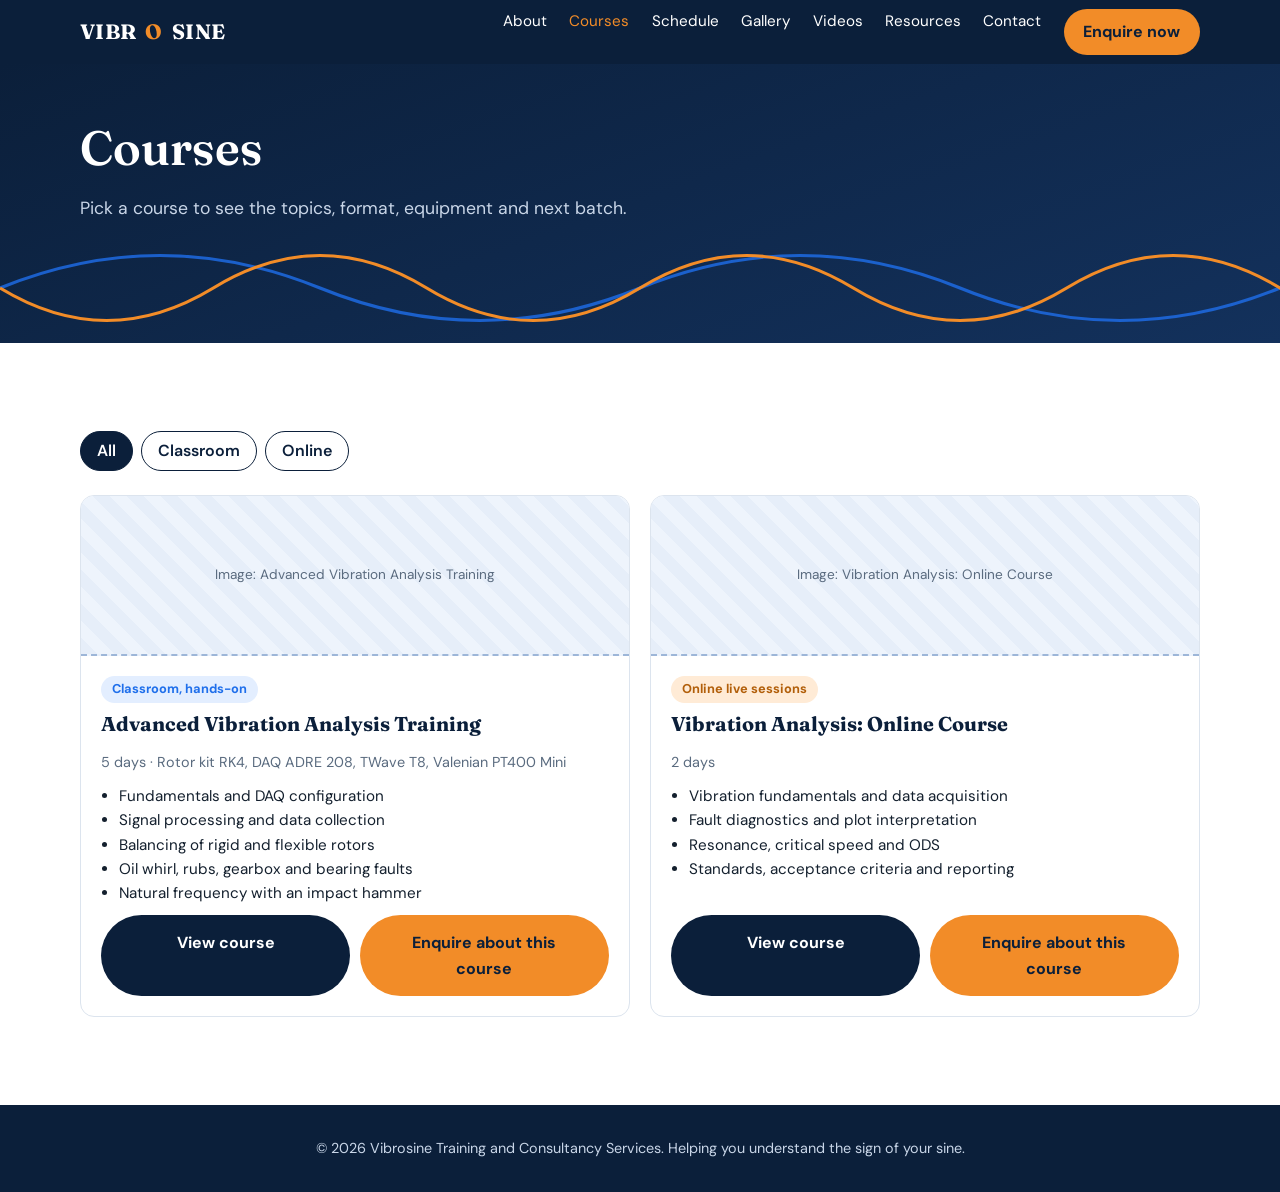
==== courses/index.html @ e8d1db1a "Add files via upload" ====
<!DOCTYPE html>
<html lang="en">
<head>
<meta charset="utf-8">
<meta name="viewport" content="width=device-width, initial-scale=1">
<title>Courses | Vibrosine Training</title>
<meta name="description" content="Classroom and online vibration analysis courses from Vibrosine.">
<link rel="preconnect" href="https://fonts.googleapis.com">
<link rel="preconnect" href="https://fonts.gstatic.com" crossorigin>
<link href="https://fonts.googleapis.com/css2?family=DM+Sans:wght@400;500;700&family=Fraunces:wght@600;700&display=swap" rel="stylesheet">
<link rel="stylesheet" href="../css/tokens.css">
<link rel="stylesheet" href="../css/base.css">
<link rel="stylesheet" href="../css/components.css">
<link rel="stylesheet" href="../css/pages.css">
</head>
<body data-root=".." data-page="courses">

<header class="top">
  <div class="wrap">
    <a class="brand" href="../index.html">VIBR<b>O</b>SINE</a>
    <button id="menu-btn" aria-expanded="false" aria-controls="nav-list" aria-label="Menu">&#9776;</button>
    <nav aria-label="Main">
      <ul id="nav-list">
        <li><a href="../index.html#about">About</a></li>
        <li><a href="index.html" aria-current="page">Courses</a></li>
        <li><a href="../schedule/index.html">Schedule</a></li>
        <li><a href="../gallery/index.html">Gallery</a></li>
        <li><a href="../videos/index.html">Videos</a></li>
        <li><a href="../resources/index.html">Resources</a></li>
        <li><a href="../index.html#contact">Contact</a></li>
        <li><a class="btn btn-primary nav-cta" href="../index.html#contact">Enquire now</a></li>
      </ul>
    </nav>
  </div>
</header>

<main>
<section class="hero page-hero">
  <div class="wrap">
    <h1>Courses</h1>
    <p>Pick a course to see the topics, format, equipment and next batch.</p>
  </div>
  <svg class="wave" viewBox="0 0 2400 110" preserveAspectRatio="none" aria-hidden="true">
    <path class="b" d="M0 55 Q150 -10 300 55 T600 55 T900 55 T1200 55 T1500 55 T1800 55 T2100 55 T2400 55"/>
    <path class="a" d="M0 55 Q100 120 200 55 T400 55 T600 55 T800 55 T1000 55 T1200 55 T1400 55 T1600 55 T1800 55 T2000 55 T2200 55 T2400 55"/>
  </svg>
</section>

<section id="courses" class="sched">
  <div class="wrap">
    <div class="chips" role="group" aria-label="Filter courses">
      <button class="chip" data-filter="all" aria-pressed="true">All</button>
      <button class="chip" data-filter="classroom" aria-pressed="false">Classroom</button>
      <button class="chip" data-filter="online" aria-pressed="false">Online</button>
    </div>
    <div class="grid c2" data-bind="courses"></div>
  </div>
</section>
</main>

<footer><div class="wrap">&copy; 2026 Vibrosine Training and Consultancy Services. Helping you understand the sign of your sine.</div></footer>
<div class="float"><a href="tel:+919841678380">Call</a><a href="https://wa.me/919841678380">WhatsApp</a></div>

<script src="../js/render.js"></script>
<script src="../js/main.js"></script>
</body>
</html>
---- css/tokens.css ----
/* Design tokens — colours, type, spacing. Edit here to restyle the site. */
:root {
  --navy: #0B1F3A;
  --navy-2: #13315C;
  --blue: #1F6FEB;
  --orange: #F28C28;
  --paper: #F5F8FC;
  --white: #fff;
  --ink: #14202E;
  --muted: #5A6B7F;
  --line: #DCE4EE;
  --serif: "Fraunces", Georgia, serif;
  --sans: "DM Sans", system-ui, sans-serif;
  --r: 14px;
  --wrap: 1120px;
}
---- css/base.css ----
/* Reset, typography, page shell */
* { box-sizing: border-box; margin: 0; }
html { scroll-behavior: smooth; scroll-padding-top: 72px; }
body {
  font: 400 1rem/1.6 var(--sans);
  color: var(--ink);
  background: var(--paper);
}
img { max-width: 100%; display: block; }
a { color: inherit; }
:focus-visible { outline: 3px solid var(--orange); outline-offset: 3px; }
.wrap { width: min(100% - 2.5rem, var(--wrap)); margin-inline: auto; }
section { padding: 4rem 0; }
h1, h2, h3 { font-family: var(--serif); line-height: 1.15; color: var(--navy); }
h1 { font-size: clamp(2.2rem, 8vw, 4rem); font-weight: 600; }
h2 { font-size: clamp(1.7rem, 5vw, 2.5rem); margin-bottom: .6rem; }
h3 { font-size: 1.25rem; margin-bottom: .4rem; }
.lead { color: var(--muted); max-width: 60ch; margin-bottom: 2rem; }
@media (prefers-reduced-motion: reduce) {
  html { scroll-behavior: auto; }
}
@media (min-width: 760px) {
  section { padding: 5.5rem 0; }
}
---- css/components.css ----
/* Shared UI: buttons, header, cards, forms, footer */
.btn {
  display: inline-block;
  padding: .8rem 1.4rem;
  border-radius: 999px;
  text-decoration: none;
  border: 2px solid transparent;
  cursor: pointer;
  font: inherit;
  font-weight: 700;
}
.btn-primary { background: var(--orange); color: var(--navy); }
.btn-ghost { border-color: rgba(255, 255, 255, .5); color: #fff; }
.btn-dark { background: var(--navy); color: #fff; }
.btn:hover { filter: brightness(1.08); }

.top { position: sticky; top: 0; z-index: 20; background: var(--navy); color: #fff; }
.top .wrap { display: flex; align-items: center; justify-content: space-between; height: 64px; }
.brand {
  display: flex;
  align-items: center;
  gap: .55rem;
  font-family: var(--serif);
  font-weight: 700;
  font-size: 1.3rem;
  text-decoration: none;
  letter-spacing: .02em;
}
.brand img { height: 36px; width: auto; }
.brand b { color: var(--orange); }
#menu-btn { background: none; border: 0; color: #fff; font-size: 1.6rem; padding: .4rem; }
nav ul {
  list-style: none;
  display: none;
  position: absolute;
  left: 0;
  right: 0;
  top: 64px;
  background: var(--navy-2);
  padding: 1rem 1.25rem;
}
nav ul.open { display: block; }
nav li a { display: block; padding: .65rem 0; text-decoration: none; }
nav li a[aria-current="page"] { color: var(--orange); }
.nav-cta { display: none; }

.ph {
  background: repeating-linear-gradient(45deg, #E6EEF9, #E6EEF9 12px, #EEF4FC 12px, #EEF4FC 24px);
  border: 2px dashed #9DB6D8;
  border-radius: var(--r);
  display: grid;
  place-items: center;
  text-align: center;
  color: var(--muted);
  font-size: .85rem;
  padding: 1rem;
  min-height: 180px;
}
.ph-media { overflow: hidden; border-radius: var(--r); min-height: 160px; background: #E6EEF9; }
.ph-media img { width: 100%; height: 100%; object-fit: cover; min-height: 160px; }

.grid { display: grid; gap: 1.25rem; }
.card {
  background: var(--white);
  border: 1px solid var(--line);
  border-radius: var(--r);
  overflow: hidden;
  display: flex;
  flex-direction: column;
}
.card[hidden] { display: none; }
.card .body { padding: 1.25rem; display: flex; flex-direction: column; gap: .6rem; flex: 1; }
.card .ph, .card .ph-media { border-radius: 0; border: 0; border-bottom: 2px dashed #9DB6D8; min-height: 160px; }
.tag {
  align-self: flex-start;
  font-size: .8rem;
  font-weight: 700;
  padding: .2rem .7rem;
  border-radius: 999px;
  background: #E3EEFF;
  color: var(--blue);
}
.tag.online { background: #FFEBD6; color: #B25F0A; }
.meta { color: var(--muted); font-size: .9rem; }
.card ul.topics { padding-left: 1.1rem; font-size: .95rem; }
.card .btn { margin-top: auto; text-align: center; }
.card-actions { display: flex; flex-wrap: wrap; gap: .6rem; margin-top: auto; }
.card-actions .btn { margin-top: 0; flex: 1; text-align: center; }

.chips { display: flex; gap: .5rem; margin-bottom: 1.5rem; flex-wrap: wrap; }
.chip {
  border: 1.5px solid var(--navy);
  background: none;
  color: var(--navy);
  border-radius: 999px;
  padding: .4rem 1rem;
  font: inherit;
  font-weight: 600;
  cursor: pointer;
}
.chip[aria-pressed="true"],
.chip[aria-selected="true"] { background: var(--navy); color: #fff; }

.notice {
  background: #FFF4E6;
  border-left: 5px solid var(--orange);
  padding: 1rem 1.25rem;
  border-radius: 8px;
}
.split { display: grid; gap: 2rem; align-items: center; }
.cred {
  display: inline-block;
  margin-top: .6rem;
  padding: .3rem .8rem;
  border-radius: 8px;
  background: rgba(255, 255, 255, .1);
}

details {
  background: var(--white);
  border: 1px solid var(--line);
  border-radius: 10px;
  padding: 1rem 1.25rem;
  margin-bottom: .7rem;
}
summary { font-weight: 700; cursor: pointer; }
details p { margin-top: .6rem; color: var(--muted); }

form { display: grid; gap: .9rem; }
label { font-weight: 600; display: grid; gap: .3rem; }
input, select, textarea {
  font: inherit;
  padding: .75rem;
  border: 1.5px solid var(--line);
  border-radius: 10px;
  width: 100%;
}
.contact-list { list-style: none; display: grid; gap: .6rem; margin: 1rem 0; }

footer {
  background: var(--navy);
  color: #C9D6E8;
  padding: 2rem 0 5.5rem;
  text-align: center;
  font-size: .9rem;
}

.float {
  position: fixed;
  left: 0;
  right: 0;
  bottom: 0;
  z-index: 30;
  display: flex;
  background: var(--navy);
  box-shadow: 0 -4px 16px rgba(0, 0, 0, .2);
}
.float a {
  flex: 1;
  text-align: center;
  padding: .9rem;
  font-weight: 700;
  text-decoration: none;
  color: #fff;
}
.float a + a { background: #1FA855; }

@media (min-width: 760px) {
  #menu-btn { display: none; }
  nav ul { display: flex; position: static; background: none; padding: 0; gap: 1.4rem; }
  nav li a { padding: 0; font-size: .95rem; }
  .nav-cta { display: inline-block; padding: .5rem 1.1rem; }
  .grid.c2 { grid-template-columns: repeat(2, 1fr); }
  .grid.c3 { grid-template-columns: repeat(3, 1fr); }
  .split { grid-template-columns: 1fr 1fr; }
  .float { display: none; }
  footer { padding-bottom: 2rem; }
}
---- css/pages.css ----
/* Page-specific layout: home, schedule, gallery, course detail */
.hero {
  background: linear-gradient(160deg, var(--navy), var(--navy-2));
  color: #fff;
  padding: 4.5rem 0 7rem;
  position: relative;
  overflow: hidden;
}
.hero h1 { color: #fff; max-width: 16ch; }
.hero p { max-width: 52ch; margin: 1.2rem 0 2rem; color: #C9D6E8; font-size: 1.1rem; }
.hero .btns { display: flex; flex-wrap: wrap; gap: .8rem; }
.wave {
  position: absolute;
  left: 0;
  bottom: 0;
  width: 200%;
  height: 110px;
  animation: drift 14s linear infinite;
}
.wave path { fill: none; stroke-width: 3; }
.wave .a { stroke: var(--orange); }
.wave .b { stroke: var(--blue); opacity: .8; }
@keyframes drift { to { transform: translateX(-50%); } }
@media (prefers-reduced-motion: reduce) {
  .wave { animation: none; }
}

.page-hero { padding: 3.5rem 0 5.5rem; }
.page-hero h1 { max-width: 20ch; font-size: clamp(1.8rem, 6vw, 3rem); }

.facts { background: var(--white); border-bottom: 1px solid var(--line); padding: 1.5rem 0; }
.facts ul {
  list-style: none;
  display: grid;
  gap: .8rem;
  grid-template-columns: 1fr 1fr;
  font-weight: 600;
  color: var(--navy);
}

.sched { background: var(--white); }
.date { font-family: var(--serif); font-weight: 700; font-size: 1.15rem; color: var(--navy); }
.panel[hidden] { display: none; }

.dark { background: var(--navy); color: #fff; }
.dark h2, .dark h3 { color: #fff; }
.dark .lead { color: #C9D6E8; }
.dark .ph { color: #C9D6E8; background: rgba(255, 255, 255, .06); border-color: #5B7DB1; }

.gallery { display: grid; gap: .75rem; grid-template-columns: 1fr 1fr; }
.gallery .ph, .gallery .ph-media { min-height: 130px; }

.crumb { font-size: .9rem; color: var(--muted); margin-bottom: 1rem; }
.crumb a { color: var(--blue); }
.course-detail .media { margin-bottom: 1.5rem; }
.course-detail .media .ph,
.course-detail .media .ph-media { min-height: 240px; }
.equip { display: flex; flex-wrap: wrap; gap: .4rem; margin: .4rem 0 1rem; }
.equip span {
  background: #E3EEFF;
  color: var(--navy);
  font-size: .85rem;
  font-weight: 600;
  padding: .25rem .7rem;
  border-radius: 999px;
}
.course-block { margin-bottom: 1.5rem; }
.course-block h2 { font-size: 1.35rem; }
.status-line { text-transform: capitalize; }

.video-card .ph, .video-card .ph-media { min-height: 180px; }
.video-card h3 { font-size: 1.05rem; }

@media (min-width: 760px) {
  .facts ul { grid-template-columns: repeat(4, 1fr); }
  .gallery { grid-template-columns: repeat(4, 1fr); }
}
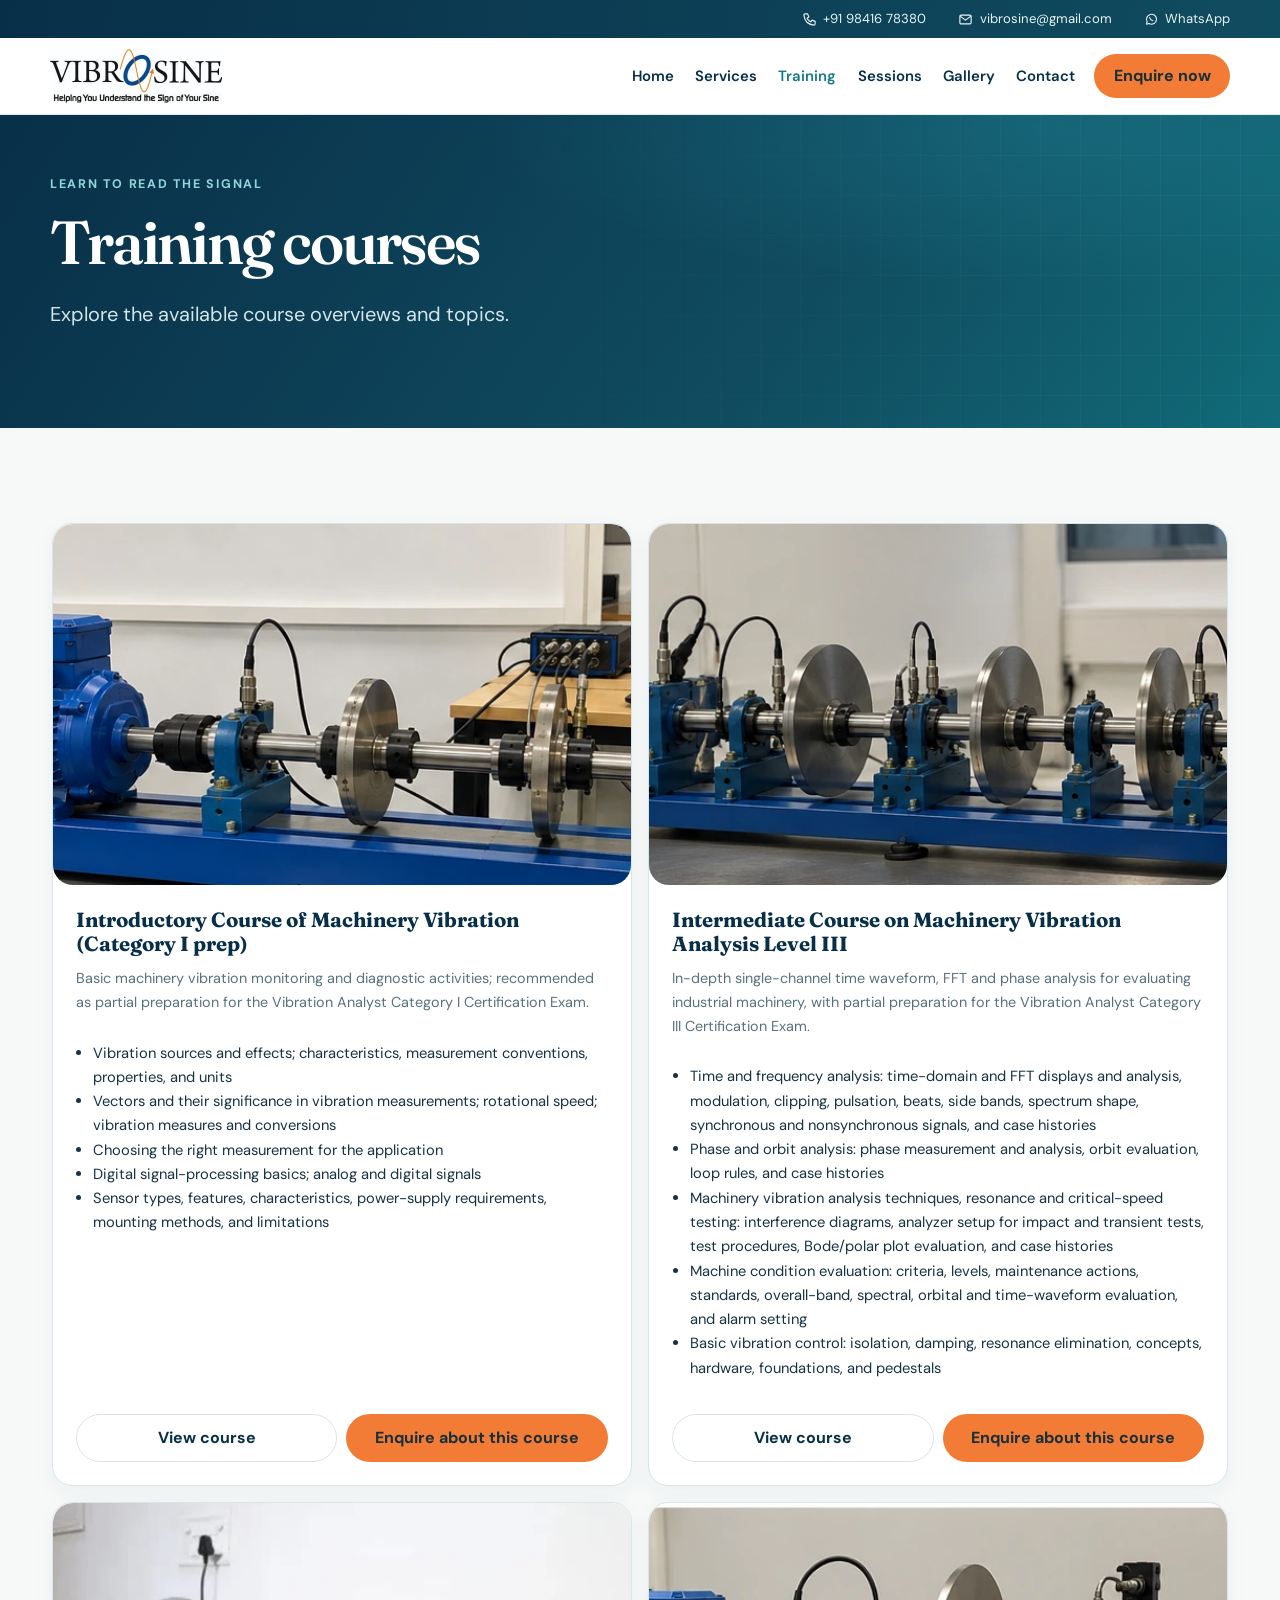
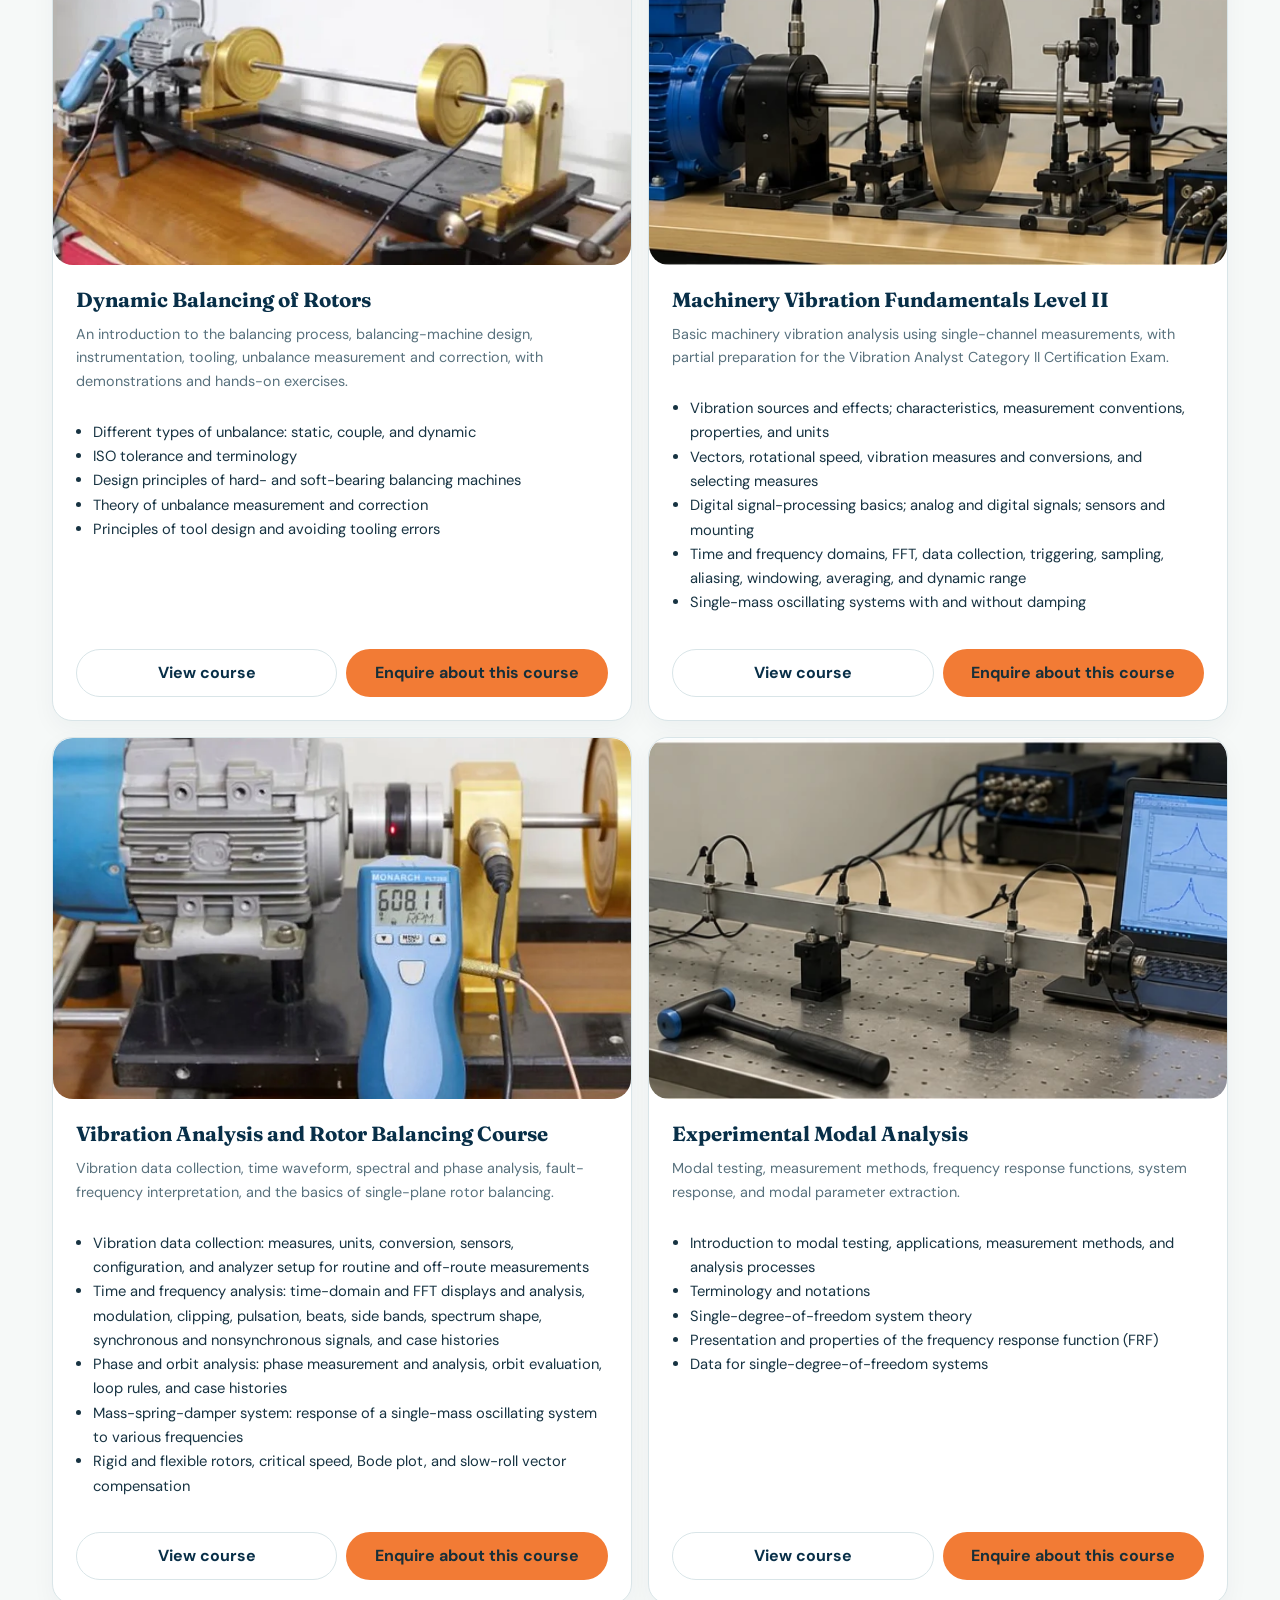
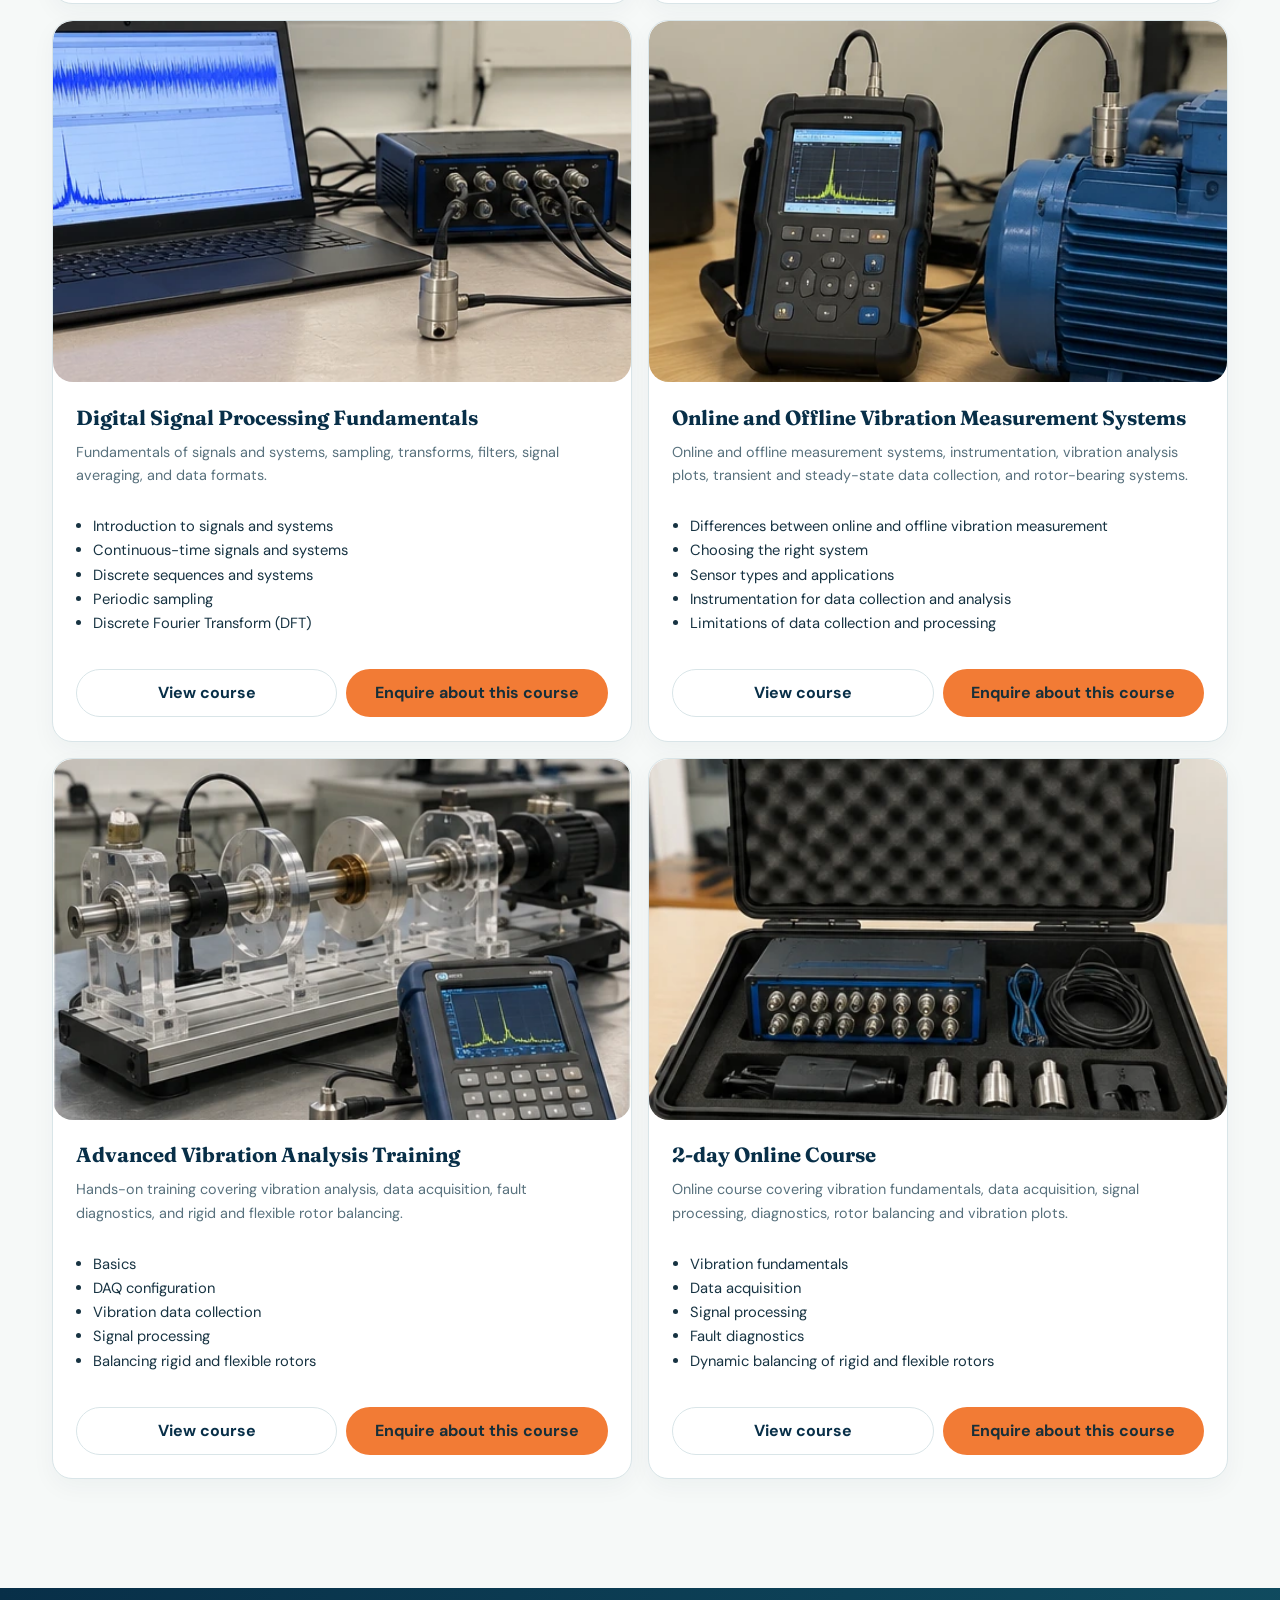
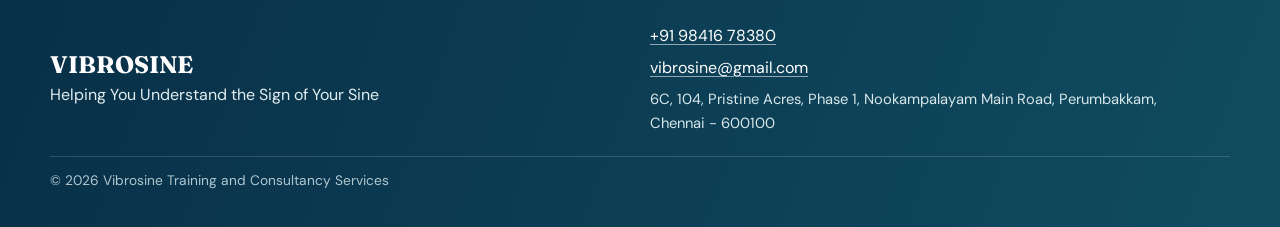
==== commit a68815da: "Final changes done to the website. Added new pages, images, videos, and updated existing content." ====
--- a/courses/index.html
+++ b/courses/index.html
@@ -4,9 +4,16 @@
 <meta charset="utf-8">
 <meta name="viewport" content="width=device-width, initial-scale=1">
 <title>Courses | Vibrosine Training</title>
-<meta name="description" content="Classroom and online vibration analysis courses from Vibrosine.">
+<meta name="description" content="Vibration analysis and rotor balancing course overviews and topics from Vibrosine.">
+<meta property="og:type" content="website">
+<meta property="og:title" content="Vibration Analysis Training Courses | Vibrosine">
+<meta property="og:description" content="Explore vibration measurement, analysis and balancing courses from Vibrosine.">
+<meta property="og:image" content="https://vibrosine.com/assets/images/vibrosine-logo.jpeg">
+<link rel="canonical" href="https://vibrosine.com/courses/">
 <link rel="preconnect" href="https://fonts.googleapis.com">
 <link rel="preconnect" href="https://fonts.gstatic.com" crossorigin>
+<link rel="preload" as="image" href="../assets/images/vibrosine-logo.jpeg">
+<link rel="preload" as="style" href="https://fonts.googleapis.com/css2?family=DM+Sans:wght@400;500;700&amp;family=Fraunces:wght@600;700&amp;display=swap">
 <link href="https://fonts.googleapis.com/css2?family=DM+Sans:wght@400;500;700&family=Fraunces:wght@600;700&display=swap" rel="stylesheet">
 <link rel="stylesheet" href="../css/tokens.css">
 <link rel="stylesheet" href="../css/base.css">
@@ -23,12 +30,13 @@
       <ul id="nav-list">
         <li><a href="../index.html#about">About</a></li>
         <li><a href="index.html" aria-current="page">Courses</a></li>
-        <li><a href="../schedule/index.html">Schedule</a></li>
+        <li><a href="../services/index.html">Services</a></li>
+        <li><a href="../schedule/index.html">Sessions</a></li>
         <li><a href="../gallery/index.html">Gallery</a></li>
         <li><a href="../videos/index.html">Videos</a></li>
         <li><a href="../resources/index.html">Resources</a></li>
         <li><a href="../index.html#contact">Contact</a></li>
-        <li><a class="btn btn-primary nav-cta" href="../index.html#contact">Enquire now</a></li>
+        <li><a class="btn btn-primary nav-cta" href="https://wa.me/919841678380?text=Hello%20Vibrosine%2C%20I%20would%20like%20to%20make%20an%20enquiry." target="_blank" rel="noopener">Enquire now</a></li>
       </ul>
     </nav>
   </div>
@@ -37,29 +45,21 @@
 <main>
 <section class="hero page-hero">
   <div class="wrap">
-    <h1>Courses</h1>
-    <p>Pick a course to see the topics, format, equipment and next batch.</p>
+    <p class="eyebrow">Learn to read the signal</p>
+    <h1>Training courses</h1>
+    <p>Explore the available course overviews and topics.</p>
   </div>
-  <svg class="wave" viewBox="0 0 2400 110" preserveAspectRatio="none" aria-hidden="true">
-    <path class="b" d="M0 55 Q150 -10 300 55 T600 55 T900 55 T1200 55 T1500 55 T1800 55 T2100 55 T2400 55"/>
-    <path class="a" d="M0 55 Q100 120 200 55 T400 55 T600 55 T800 55 T1000 55 T1200 55 T1400 55 T1600 55 T1800 55 T2000 55 T2200 55 T2400 55"/>
-  </svg>
 </section>
 
-<section id="courses" class="sched">
+<section id="courses">
   <div class="wrap">
-    <div class="chips" role="group" aria-label="Filter courses">
-      <button class="chip" data-filter="all" aria-pressed="true">All</button>
-      <button class="chip" data-filter="classroom" aria-pressed="false">Classroom</button>
-      <button class="chip" data-filter="online" aria-pressed="false">Online</button>
-    </div>
-    <div class="grid c2" data-bind="courses"></div>
+    <div class="course-grid" data-bind="courses"></div>
   </div>
 </section>
 </main>
 
 <footer><div class="wrap">&copy; 2026 Vibrosine Training and Consultancy Services. Helping you understand the sign of your sine.</div></footer>
-<div class="float"><a href="tel:+919841678380">Call</a><a href="https://wa.me/919841678380">WhatsApp</a></div>
+<div class="float"><a href="tel:+919841678380">Call</a><a href="https://wa.me/919841678380?text=Hello%20Vibrosine%2C%20I%20would%20like%20to%20make%20an%20enquiry." target="_blank" rel="noopener">WhatsApp</a></div>
 
 <script src="../js/render.js"></script>
 <script src="../js/main.js"></script>
--- a/css/tokens.css
+++ b/css/tokens.css
@@ -1,16 +1,18 @@
-/* Design tokens — colours, type, spacing. Edit here to restyle the site. */
 :root {
-  --navy: #0B1F3A;
-  --navy-2: #13315C;
-  --blue: #1F6FEB;
-  --orange: #F28C28;
-  --paper: #F5F8FC;
+  --navy: #082f48;
+  --navy-2: #104c60;
+  --teal: #167889;
+  --blue: #176de0;
+  --orange: #f27b35;
+  --paper: #f6f9f8;
   --white: #fff;
-  --ink: #14202E;
-  --muted: #5A6B7F;
-  --line: #DCE4EE;
+  --ink: #173342;
+  --muted: #58717d;
+  --line: #d9e5e8;
   --serif: "Fraunces", Georgia, serif;
   --sans: "DM Sans", system-ui, sans-serif;
-  --r: 14px;
-  --wrap: 1120px;
+  --r: 20px;
+  --wrap: 1180px;
+  --shadow: 0 16px 42px rgba(8, 47, 72, .09);
+  --shadow-hover: 0 22px 52px rgba(8, 47, 72, .15);
 }
--- a/css/base.css
+++ b/css/base.css
@@ -1,24 +1,46 @@
-/* Reset, typography, page shell */
-* { box-sizing: border-box; margin: 0; }
-html { scroll-behavior: smooth; scroll-padding-top: 72px; }
+* { box-sizing: border-box; }
+html { scroll-behavior: smooth; scroll-padding-top: 100px; overflow-x: clip; }
 body {
-  font: 400 1rem/1.6 var(--sans);
+  margin: 0;
+  font: 400 1rem/1.65 var(--sans);
   color: var(--ink);
   background: var(--paper);
+  overflow-x: clip;
+  text-rendering: optimizeLegibility;
 }
-img { max-width: 100%; display: block; }
+img, svg { display: block; max-width: 100%; }
 a { color: inherit; }
-:focus-visible { outline: 3px solid var(--orange); outline-offset: 3px; }
+button, input, select, textarea { font: inherit; }
+button { color: inherit; }
+:focus-visible { outline: 3px solid var(--orange); outline-offset: 4px; }
 .wrap { width: min(100% - 2.5rem, var(--wrap)); margin-inline: auto; }
-section { padding: 4rem 0; }
-h1, h2, h3 { font-family: var(--serif); line-height: 1.15; color: var(--navy); }
-h1 { font-size: clamp(2.2rem, 8vw, 4rem); font-weight: 600; }
-h2 { font-size: clamp(1.7rem, 5vw, 2.5rem); margin-bottom: .6rem; }
-h3 { font-size: 1.25rem; margin-bottom: .4rem; }
-.lead { color: var(--muted); max-width: 60ch; margin-bottom: 2rem; }
+.narrow { max-width: 820px; }
+section { padding: clamp(3.75rem, 7vw, 6.5rem) 0; }
+h1, h2, h3, h4, h5 { margin: 0; font-family: var(--serif); line-height: 1.16; color: var(--navy); }
+h1 { font-size: clamp(2.6rem, 6vw, 5rem); font-weight: 600; letter-spacing: -.035em; }
+h2 { font-size: clamp(1.9rem, 4vw, 3rem); letter-spacing: -.025em; }
+h3 { font-size: 1.28rem; }
+h4 { font-size: 1.1rem; }
+h5 { font: 700 .9rem/1.4 var(--sans); }
+p { margin: 0; }
+.lead { max-width: 65ch; color: var(--muted); font-size: clamp(1.05rem, 1.5vw, 1.2rem); }
+.eyebrow { color: var(--teal); font-weight: 700; font-size: .78rem; letter-spacing: .14em; line-height: 1.3; text-transform: uppercase; }
+.section-heading { max-width: 720px; margin-bottom: 2rem; }
+.section-heading .eyebrow { margin-bottom: .65rem; }
+.section-heading h2 { margin-bottom: .75rem; }
+.section-heading .lead { margin-bottom: 0; }
+.soft-section { background: #edf4f3; }
+.grid { display: grid; gap: 1.25rem; }
+.grid.c2 { grid-template-columns: 1fr; }
+.grid.c3 { grid-template-columns: 1fr; }
+.split { display: grid; gap: 2rem; align-items: center; }
+.sr-only, .honeypot { position: absolute; width: 1px; height: 1px; overflow: hidden; clip: rect(0,0,0,0); white-space: nowrap; clip-path: inset(50%); }
+.honeypot:focus-within { position: static; width: auto; height: auto; clip: auto; clip-path: none; }
+@media (min-width: 760px) {
+  .grid.c2 { grid-template-columns: repeat(2, minmax(0, 1fr)); }
+  .grid.c3 { grid-template-columns: repeat(3, minmax(0, 1fr)); }
+  .split { grid-template-columns: 1fr 1fr; }
+}
 @media (prefers-reduced-motion: reduce) {
-  html { scroll-behavior: auto; }
+  *, *::before, *::after { scroll-behavior: auto !important; animation-duration: .01ms !important; animation-iteration-count: 1 !important; transition-duration: .01ms !important; }
 }
-@media (min-width: 760px) {
-  section { padding: 5.5rem 0; }
-}
--- a/css/components.css
+++ b/css/components.css
@@ -1,178 +1,159 @@
-/* Shared UI: buttons, header, cards, forms, footer */
 .btn {
-  display: inline-block;
-  padding: .8rem 1.4rem;
+  display: inline-flex;
+  min-height: 48px;
+  align-items: center;
+  justify-content: center;
+  gap: .45rem;
+  padding: .72rem 1.25rem;
+  border: 1px solid transparent;
   border-radius: 999px;
+  cursor: pointer;
+  font-weight: 700;
+  line-height: 1.25;
+  text-align: center;
   text-decoration: none;
-  border: 2px solid transparent;
-  cursor: pointer;
-  font: inherit;
-  font-weight: 700;
+  transition: transform .18s ease, box-shadow .18s ease, background-color .18s ease, color .18s ease;
 }
-.btn-primary { background: var(--orange); color: var(--navy); }
-.btn-ghost { border-color: rgba(255, 255, 255, .5); color: #fff; }
-.btn-dark { background: var(--navy); color: #fff; }
-.btn:hover { filter: brightness(1.08); }
+.btn:hover { transform: translateY(-2px); box-shadow: 0 8px 20px rgba(8,47,72,.16); }
+.btn-primary { background: var(--orange); color: #172f39; }
+.btn-primary:hover { background: #ff914c; }
+.btn-ghost { border-color: rgba(255,255,255,.55); color: #fff; background: rgba(255,255,255,.04); }
+.btn-ghost:hover { background: rgba(255,255,255,.12); }
+.btn-secondary { border-color: var(--line); background: #fff; color: var(--navy); }
+.btn-secondary:hover { border-color: var(--teal); color: var(--teal); }
 
-.top { position: sticky; top: 0; z-index: 20; background: var(--navy); color: #fff; }
-.top .wrap { display: flex; align-items: center; justify-content: space-between; height: 64px; }
-.brand {
+.top { position: sticky; top: -38px; z-index: 40; }
+.contact-strip { color: #e6f4f4; background: linear-gradient(100deg, #082f48, #104c60); font-size: .82rem; }
+.contact-strip-inner { display: flex; min-height: 38px; align-items: center; justify-content: flex-end; gap: clamp(.85rem, 3vw, 2rem); }
+.contact-strip a { display: inline-flex; align-items: center; gap: .4rem; text-decoration: none; }
+.contact-strip a:hover { color: #fff; }
+.contact-strip svg { width: 15px; height: 15px; fill: none; stroke: currentColor; stroke-width: 1.8; stroke-linecap: round; stroke-linejoin: round; }
+.navbar { position: relative; z-index: 30; border-bottom: 1px solid rgba(217,229,232,.8); background: rgba(255,255,255,.96); backdrop-filter: blur(12px); }
+.navbar.menu-open { z-index: 42; background: #fff; backdrop-filter: none; }
+.navbar-inner { display: flex; min-height: 76px; align-items: center; justify-content: space-between; gap: 1.4rem; }
+.brand { flex: 0 0 auto; display: inline-flex; align-items: center; text-decoration: none; }
+.brand img { width: 172px; height: 55px; object-fit: contain; }
+#main-nav { margin-left: auto; }
+nav ul { display: flex; align-items: center; gap: clamp(.5rem, 1.4vw, 1.35rem); padding: 0; margin: 0; list-style: none; }
+nav li a:not(.btn) { display: inline-flex; align-items: center; min-height: 44px; padding: .3rem .1rem; color: var(--navy); font-size: .93rem; font-weight: 600; text-decoration: none; white-space: nowrap; }
+nav li a:not(.btn):hover, nav li a[aria-current="page"] { color: var(--teal); }
+.nav-cta { min-height: 44px; padding: .6rem 1.15rem; white-space: nowrap; }
+#menu-btn { display: none; }
+.nav-backdrop { display: none; }
+.footer-inner { display: grid; gap: 1.25rem; align-items: center; }
+.footer-brand { color: #fff; font: 700 1.5rem var(--serif); text-decoration: none; }
+.footer-contact { display: grid; justify-items: start; gap: .35rem; font-style: normal; }
+.footer-contact a { color: #fff; text-decoration: underline; text-decoration-color: rgba(255,255,255,.55); text-underline-offset: .18em; }
+.footer-contact a:hover { color: var(--orange); }
+.footer-contact span { max-width: 55ch; color: #d7e7ea; font-size: .92rem; }
+.copyright { color: #afc7cf; font-size: .86rem; }
+
+.photo-placeholder {
+  position: relative;
+  display: grid;
+  min-height: 185px;
+  place-content: center;
+  justify-items: center;
+  gap: .8rem;
+  overflow: hidden;
+  padding: 1.5rem;
+  border: 1px solid rgba(23,120,137,.16);
+  border-radius: var(--r);
+  background:
+    radial-gradient(ellipse at 80% 10%, rgba(52,151,172,.2), transparent 42%),
+    linear-gradient(145deg, #eaf3f3, #d9e8e8 55%, #eef5f2);
+  color: #456672;
+  font-size: .88rem;
+  font-weight: 600;
+  text-align: center;
+}
+.placeholder-mark { display: grid; width: 46px; height: 46px; place-items: center; border: 1px solid rgba(23,120,137,.35); border-radius: 15px; color: var(--teal); font: 700 1.5rem var(--serif); }
+.ph-media { overflow: hidden; border-radius: var(--r); background: #e4eeee; }
+.ph-media img { width: 100%; height: auto; aspect-ratio: 16 / 10; object-fit: cover; }
+
+.card {
   display: flex;
-  align-items: center;
-  gap: .55rem;
-  font-family: var(--serif);
-  font-weight: 700;
-  font-size: 1.3rem;
-  text-decoration: none;
-  letter-spacing: .02em;
-}
-.brand img { height: 36px; width: auto; }
-.brand b { color: var(--orange); }
-#menu-btn { background: none; border: 0; color: #fff; font-size: 1.6rem; padding: .4rem; }
-nav ul {
-  list-style: none;
-  display: none;
-  position: absolute;
-  left: 0;
-  right: 0;
-  top: 64px;
-  background: var(--navy-2);
-  padding: 1rem 1.25rem;
-}
-nav ul.open { display: block; }
-nav li a { display: block; padding: .65rem 0; text-decoration: none; }
-nav li a[aria-current="page"] { color: var(--orange); }
-.nav-cta { display: none; }
-
-.ph {
-  background: repeating-linear-gradient(45deg, #E6EEF9, #E6EEF9 12px, #EEF4FC 12px, #EEF4FC 24px);
-  border: 2px dashed #9DB6D8;
-  border-radius: var(--r);
-  display: grid;
-  place-items: center;
-  text-align: center;
-  color: var(--muted);
-  font-size: .85rem;
-  padding: 1rem;
-  min-height: 180px;
-}
-.ph-media { overflow: hidden; border-radius: var(--r); min-height: 160px; background: #E6EEF9; }
-.ph-media img { width: 100%; height: 100%; object-fit: cover; min-height: 160px; }
-
-.grid { display: grid; gap: 1.25rem; }
-.card {
-  background: var(--white);
+  min-width: 0;
+  flex-direction: column;
+  overflow: hidden;
   border: 1px solid var(--line);
   border-radius: var(--r);
-  overflow: hidden;
-  display: flex;
-  flex-direction: column;
+  background: #fff;
+  box-shadow: 0 8px 24px rgba(8,47,72,.045);
+  transition: transform .2s ease, box-shadow .2s ease;
 }
+.card:hover { transform: translateY(-4px); box-shadow: var(--shadow-hover); }
 .card[hidden] { display: none; }
-.card .body { padding: 1.25rem; display: flex; flex-direction: column; gap: .6rem; flex: 1; }
-.card .ph, .card .ph-media { border-radius: 0; border: 0; border-bottom: 2px dashed #9DB6D8; min-height: 160px; }
-.tag {
-  align-self: flex-start;
-  font-size: .8rem;
-  font-weight: 700;
-  padding: .2rem .7rem;
-  border-radius: 999px;
-  background: #E3EEFF;
-  color: var(--blue);
+.card .body { display: flex; flex: 1; flex-direction: column; align-items: flex-start; gap: .7rem; padding: 1.45rem; }
+.card .body > .btn { margin-top: auto; }
+.tag { display: inline-flex; align-items: center; gap: .4rem; padding: .35rem .7rem; border-radius: 999px; background: #e5f1f1; color: #155469; font-size: .78rem; font-weight: 700; }
+.tag svg { width: 16px; height: 16px; flex: 0 0 auto; fill: none; stroke: currentColor; stroke-width: 1.7; stroke-linecap: round; stroke-linejoin: round; }
+.tag.online { background: #fff0e6; color: #a74b16; }
+.meta { color: var(--muted); font-size: .9rem; }
+.card ul.topics { padding-left: 1.1rem; font-size: .92rem; }
+.card-actions { display: flex; width: 100%; flex-wrap: wrap; gap: .55rem; margin-top: auto; padding-top: .5rem; }
+.card-actions .btn { flex: 1 1 130px; }
+.service-icon { display: grid; width: 54px; height: 54px; place-items: center; border-radius: 17px; background: #e8f4f2; color: var(--teal); }
+.service-icon svg { width: 30px; height: 30px; fill: none; stroke: currentColor; stroke-width: 1.7; stroke-linecap: round; stroke-linejoin: round; }
+.chips { display: flex; flex-wrap: nowrap; gap: .55rem; overflow-x: auto; padding: .15rem 0 1rem; margin-bottom: .75rem; scrollbar-width: thin; }
+.chip { flex: 0 0 auto; padding: .55rem 1rem; border: 1px solid #c7d9de; border-radius: 999px; background: #fff; color: var(--navy); font-size: .9rem; font-weight: 700; cursor: pointer; }
+.chip:hover { border-color: var(--teal); }
+.chip[aria-pressed="true"], .chip[aria-selected="true"] { border-color: var(--navy); background: var(--navy); color: #fff; }
+.notice { padding: 1.1rem 1.3rem; border: 1px solid #f3d9c9; border-left: 4px solid var(--orange); border-radius: 12px; background: #fff7f1; }
+.content-list { display: grid; gap: .9rem; max-width: 72ch; padding-left: 1.3rem; }
+.content-list li { padding-left: .25rem; }
+.cred { display: inline-block; margin-top: .6rem; padding: .4rem .8rem; border: 1px solid rgba(255,255,255,.22); border-radius: 8px; background: rgba(255,255,255,.08); color: #e7f2f4; }
+.training-group { margin-top: 1rem; }
+.training-group h5 { margin-bottom: .35rem; color: #fff; }
+.training-group ul { padding-left: 1.2rem; }
+details { padding: 1.1rem 1.25rem; margin-bottom: .7rem; border: 1px solid var(--line); border-radius: 14px; background: #fff; }
+summary { color: var(--navy); font-weight: 700; cursor: pointer; }
+details p { margin-top: .65rem; color: var(--muted); }
+form { display: grid; gap: 1rem; padding: clamp(1.2rem, 3vw, 2rem); border: 1px solid var(--line); border-radius: var(--r); background: #fff; box-shadow: var(--shadow); }
+label { display: grid; gap: .35rem; color: var(--navy); font-size: .92rem; font-weight: 700; }
+input, select, textarea { width: 100%; min-height: 48px; padding: .72rem .8rem; border: 1px solid #cbd9de; border-radius: 10px; background: #fff; color: var(--ink); }
+textarea { resize: vertical; }
+input:focus, select:focus, textarea:focus { border-color: var(--teal); outline: 2px solid rgba(22,120,137,.18); }
+.contact-list { display: grid; gap: .65rem; padding: 0; margin: 1.25rem 0; list-style: none; }
+.contact-list a { color: var(--teal); font-weight: 700; text-decoration-thickness: .08em; text-underline-offset: .15em; }
+.contact-meta { margin-top: 1rem; color: var(--muted); }
+footer { padding: 2.2rem 0 6rem; background: linear-gradient(110deg, #082f48, #104c60); color: #e2eef0; }
+.float { position: fixed; right: 0; bottom: 0; left: 0; z-index: 40; display: flex; padding-bottom: env(safe-area-inset-bottom); background: var(--navy); box-shadow: 0 -7px 25px rgba(8,47,72,.18); }
+.float a { display: flex; flex: 1; min-height: 54px; align-items: center; justify-content: center; color: #fff; font-weight: 700; text-decoration: none; }
+.float a + a { background: #148451; }
+.float a:hover { filter: brightness(1.1); }
+.text-link { display: inline-block; margin-top: 1.25rem; color: var(--teal); font-weight: 700; text-decoration: none; }
+
+@media (max-width: 960px) {
+  .navbar-inner { min-height: 68px; }
+  #menu-btn { display: grid; width: 48px; height: 48px; flex: 0 0 48px; align-content: center; justify-items: center; gap: 5px; border: 1px solid var(--navy); border-radius: 13px; background: var(--navy); box-shadow: 0 3px 10px rgba(8,47,72,.18); color: #fff; cursor: pointer; }
+  #menu-btn span { width: 21px; height: 2px; border-radius: 2px; background: #fff; transition: transform .2s ease, opacity .2s ease; }
+  #menu-btn[aria-expanded="true"] span:first-child { transform: translateY(7px) rotate(45deg); }
+  #menu-btn[aria-expanded="true"] span:nth-child(2) { opacity: 0; }
+  #menu-btn[aria-expanded="true"] span:last-child { transform: translateY(-7px) rotate(-45deg); }
+  #main-nav { position: static; margin: 0; }
+  #nav-list { position: fixed; z-index: 42; inset: 0 0 0 auto; display: flex; width: min(86vw, 350px); height: 100vh; height: 100dvh; flex-direction: column; align-items: stretch; gap: .2rem; overflow-y: auto; padding: 6rem 1.4rem 2rem; background-color: #fff; color: #082f48; box-shadow: -16px 0 40px rgba(8,47,72,.15); transform: translateX(105%); visibility: hidden; transition: transform .24s ease, visibility 0s linear .24s; }
+  #nav-list.open { transform: translateX(0); visibility: visible; transition: transform .24s ease, visibility 0s; }
+  #nav-list li a:not(.btn) { min-height: 48px; padding: .5rem .3rem; border-bottom: 1px solid #edf2f2; color: #082f48; font-size: 1rem; }
+  .nav-cta-wrap { margin-top: 1rem; }
+  .nav-cta { width: 100%; }
+  .nav-backdrop:not([hidden]) { position: fixed; z-index: 41; inset: 0; display: block; border: 0; background: rgba(4,27,42,.5); }
+  .contact-strip-inner { justify-content: center; }
+  .contact-strip-inner a { font-size: .77rem; }
 }
-.tag.online { background: #FFEBD6; color: #B25F0A; }
-.meta { color: var(--muted); font-size: .9rem; }
-.card ul.topics { padding-left: 1.1rem; font-size: .95rem; }
-.card .btn { margin-top: auto; text-align: center; }
-.card-actions { display: flex; flex-wrap: wrap; gap: .6rem; margin-top: auto; }
-.card-actions .btn { margin-top: 0; flex: 1; text-align: center; }
-
-.chips { display: flex; gap: .5rem; margin-bottom: 1.5rem; flex-wrap: wrap; }
-.chip {
-  border: 1.5px solid var(--navy);
-  background: none;
-  color: var(--navy);
-  border-radius: 999px;
-  padding: .4rem 1rem;
-  font: inherit;
-  font-weight: 600;
-  cursor: pointer;
+@media (min-width: 961px) {
+  .float { display: none; }
+  footer { padding-bottom: 2.2rem; }
+  .footer-inner { grid-template-columns: minmax(0, 1fr) minmax(0, 1fr); }
+  .copyright { grid-column: 1 / -1; padding-top: .8rem; border-top: 1px solid rgba(255,255,255,.15); }
 }
-.chip[aria-pressed="true"],
-.chip[aria-selected="true"] { background: var(--navy); color: #fff; }
-
-.notice {
-  background: #FFF4E6;
-  border-left: 5px solid var(--orange);
-  padding: 1rem 1.25rem;
-  border-radius: 8px;
+@media (max-width: 540px) {
+  .top { top: -34px; }
+  .contact-strip-inner { min-height: 34px; gap: .8rem; }
+  .contact-strip-inner a { gap: .25rem; font-size: .66rem; }
+  .contact-strip-inner svg { width: 13px; height: 13px; }
+  .navbar-inner { min-height: 64px; gap: .6rem; }
+  .brand img { width: min(145px, 42vw); height: 47px; }
+  #menu-btn { width: 46px; height: 46px; flex-basis: 46px; }
+  footer { padding-bottom: calc(6rem + env(safe-area-inset-bottom)); }
 }
-.split { display: grid; gap: 2rem; align-items: center; }
-.cred {
-  display: inline-block;
-  margin-top: .6rem;
-  padding: .3rem .8rem;
-  border-radius: 8px;
-  background: rgba(255, 255, 255, .1);
-}
-
-details {
-  background: var(--white);
-  border: 1px solid var(--line);
-  border-radius: 10px;
-  padding: 1rem 1.25rem;
-  margin-bottom: .7rem;
-}
-summary { font-weight: 700; cursor: pointer; }
-details p { margin-top: .6rem; color: var(--muted); }
-
-form { display: grid; gap: .9rem; }
-label { font-weight: 600; display: grid; gap: .3rem; }
-input, select, textarea {
-  font: inherit;
-  padding: .75rem;
-  border: 1.5px solid var(--line);
-  border-radius: 10px;
-  width: 100%;
-}
-.contact-list { list-style: none; display: grid; gap: .6rem; margin: 1rem 0; }
-
-footer {
-  background: var(--navy);
-  color: #C9D6E8;
-  padding: 2rem 0 5.5rem;
-  text-align: center;
-  font-size: .9rem;
-}
-
-.float {
-  position: fixed;
-  left: 0;
-  right: 0;
-  bottom: 0;
-  z-index: 30;
-  display: flex;
-  background: var(--navy);
-  box-shadow: 0 -4px 16px rgba(0, 0, 0, .2);
-}
-.float a {
-  flex: 1;
-  text-align: center;
-  padding: .9rem;
-  font-weight: 700;
-  text-decoration: none;
-  color: #fff;
-}
-.float a + a { background: #1FA855; }
-
-@media (min-width: 760px) {
-  #menu-btn { display: none; }
-  nav ul { display: flex; position: static; background: none; padding: 0; gap: 1.4rem; }
-  nav li a { padding: 0; font-size: .95rem; }
-  .nav-cta { display: inline-block; padding: .5rem 1.1rem; }
-  .grid.c2 { grid-template-columns: repeat(2, 1fr); }
-  .grid.c3 { grid-template-columns: repeat(3, 1fr); }
-  .split { grid-template-columns: 1fr 1fr; }
-  .float { display: none; }
-  footer { padding-bottom: 2rem; }
-}
--- a/css/pages.css
+++ b/css/pages.css
@@ -1,77 +1,225 @@
-/* Page-specific layout: home, schedule, gallery, course detail */
 .hero {
-  background: linear-gradient(160deg, var(--navy), var(--navy-2));
-  color: #fff;
-  padding: 4.5rem 0 7rem;
   position: relative;
   overflow: hidden;
-}
-.hero h1 { color: #fff; max-width: 16ch; }
-.hero p { max-width: 52ch; margin: 1.2rem 0 2rem; color: #C9D6E8; font-size: 1.1rem; }
-.hero .btns { display: flex; flex-wrap: wrap; gap: .8rem; }
-.wave {
-  position: absolute;
-  left: 0;
-  bottom: 0;
-  width: 200%;
-  height: 110px;
-  animation: drift 14s linear infinite;
-}
-.wave path { fill: none; stroke-width: 3; }
-.wave .a { stroke: var(--orange); }
-.wave .b { stroke: var(--blue); opacity: .8; }
-@keyframes drift { to { transform: translateX(-50%); } }
-@media (prefers-reduced-motion: reduce) {
-  .wave { animation: none; }
-}
+  padding: clamp(4rem, 8vw, 7rem) 0;
+  color: #fff;
+  background:
+    radial-gradient(ellipse at 82% 4%, rgba(35,145,164,.3), transparent 38%),
+    linear-gradient(125deg, #082f48 0%, #104c60 63%, #116b78 100%);
+}
+.hero::after { position: absolute; inset: 0; pointer-events: none; content: ""; opacity: .14; background-image: linear-gradient(rgba(220,247,247,.28) 1px, transparent 1px), linear-gradient(90deg, rgba(220,247,247,.28) 1px, transparent 1px); background-size: 40px 40px; mask-image: linear-gradient(90deg, transparent 28%, #000); }
+.hero-layout { position: relative; z-index: 1; display: grid; align-items: center; gap: 3rem; }
+.hero-copy { max-width: 700px; }
+.hero .eyebrow { margin-bottom: 1rem; color: #91d6db; }
+.hero h1 { max-width: 13ch; color: #fff; }
+.hero p:not(.eyebrow):not(.hero-tagline) { max-width: 54ch; margin: 1.2rem 0 1.8rem; color: #d3e6e9; font-size: clamp(1.05rem, 1.7vw, 1.25rem); }
+.hero .btns { display: flex; flex-wrap: wrap; gap: .75rem; }
+.hero-tagline { margin-top: 1.6rem; color: #b6d2d7; font-size: .88rem; font-weight: 600; letter-spacing: .04em; }
+.hero-art { position: relative; width: min(100%, 520px); justify-self: center; filter: drop-shadow(0 22px 34px rgba(0,0,0,.18)); }
+.spectrum-chart { width: 100%; }
+.chart-label { fill: #315a69; font: 700 11px var(--sans); letter-spacing: 1.5px; }
+.chart-small { fill: #587783; font: 500 10px var(--sans); }
+.chart-axis { fill: none; stroke: #95b4bd; stroke-width: 1.5; }
+.sine-trace { fill: none; stroke: #e87939; stroke-width: 4; stroke-linecap: round; }
+.spectrum-bars { fill: none; stroke: #1677db; stroke-width: 8; stroke-linecap: round; }
+.spectrum-highlight { stroke: #f27b35; stroke-width: 3; }
+.spectrum-dot { fill: #f27b35; }
+.art-caption { position: absolute; right: 2rem; bottom: 1.1rem; color: #436b78; font-size: .78rem; font-weight: 700; }
+.page-hero { padding: 3.8rem 0 4.3rem; }
+.page-hero h1 { max-width: 20ch; font-size: clamp(2.2rem, 5vw, 3.8rem); }
+.page-hero p { color: #d3e6e9; }
+.facts { padding: 1.1rem 0; border-bottom: 1px solid var(--line); background: #fff; }
+.facts ul { display: grid; grid-template-columns: repeat(2, minmax(0, 1fr)); gap: .7rem 1rem; padding: 0; margin: 0; color: var(--navy); font-size: .88rem; font-weight: 700; list-style: none; }
+.facts li { display: flex; align-items: flex-start; gap: .5rem; }
+.facts li::before { width: 7px; height: 7px; flex: 0 0 7px; margin-top: .55rem; border-radius: 50%; background: var(--orange); content: ""; }
+.home-layout { display: grid; gap: 1.4rem; align-items: start; padding-top: 2.5rem; }
+.home-main { min-width: 0; }
+.home-main > section { padding: clamp(2.8rem, 5vw, 4.7rem) 0; }
+.home-main > section:first-child { padding-top: 1.6rem; }
+.home-main > section + section { border-top: 1px solid var(--line); }
+.home-main .eyebrow { margin-bottom: .65rem; }
+.section-heading > .eyebrow, .trainer-card + .eyebrow { margin-bottom: .65rem; }
+.home-main h2 { margin-bottom: 1rem; }
+.home-main .lead { max-width: 66ch; }
+.story-layout { display: grid; align-items: start; gap: 1.5rem; }
+.story-layout [data-bind="about-story"] { display: grid; gap: 1rem; color: #355361; }
+.story-visual { min-width: 0; }
+.story-visual .photo-placeholder { min-height: 225px; }
+.soft-section { border-radius: 0; }
+.content-list { list-style: none; padding: 0; }
+.content-list li { position: relative; padding: 1rem 1rem 1rem 3.2rem; border: 1px solid rgba(8,47,72,.08); border-radius: 14px; background: rgba(255,255,255,.75); }
+.content-list li::before { position: absolute; top: 1.08rem; left: 1rem; display: grid; width: 26px; height: 26px; place-items: center; border-radius: 9px; background: #dceeed; color: var(--teal); content: "✓"; font-weight: 700; }
+.trainer-card { padding: clamp(1.2rem, 3vw, 2rem); border: 1px solid var(--line); border-radius: var(--r); background: linear-gradient(135deg, #0b354d, #104c60); color: #e4f0f1; box-shadow: var(--shadow); }
+.trainer-card { display: grid; gap: 1.4rem; }
+.trainer-photo { margin: 0; overflow: hidden; border-radius: 14px; }
+.trainer-photo .ph-media, .trainer-photo img { width: 100%; height: 100%; }
+.trainer-photo .ph-media { min-height: 220px; }
+.trainer-photo img { min-height: 220px; object-fit: cover; }
+.trainer-photo figcaption { padding: .5rem .75rem; background: rgba(255,255,255,.1); color: #fff; font-size: .86rem; }
+.trainer-card h3 { color: #fff; }
+.trainer-bio { margin-top: 1rem; color: #d1e4e6; }
+.trainer-card .training-group ul { color: #e0edef; font-size: .92rem; }
+.trainer-name-slot { width: fit-content; min-width: min(100%, 20rem); padding-bottom: .35rem; border-bottom: 1px solid rgba(231,242,244,.55); color: #fff; }
+.schedule-history { padding: 1.25rem 0 3rem; }
+.past-year + .past-year { margin-top: .55rem; }
+.past-year > summary { display: flex; min-height: 46px; align-items: center; justify-content: space-between; gap: .75rem; padding: .5rem .85rem; border: 1px solid var(--line); border-radius: 10px; background: #fff; color: var(--navy); cursor: pointer; font: 700 1.05rem var(--serif); list-style: none; }
+.past-year > summary::-webkit-details-marker { display: none; }
+.past-year > summary::before { width: .5rem; height: .5rem; flex: 0 0 .5rem; border-right: 2px solid var(--teal); border-bottom: 2px solid var(--teal); content: ""; transform: rotate(-45deg); }
+.past-year[open] > summary { margin-bottom: .4rem; border-color: rgba(15,107,120,.35); }
+.past-year[open] > summary::before { transform: rotate(45deg); }
+.past-year > summary span { margin-left: auto; color: var(--muted); font: 500 .82rem var(--sans); }
+.past-month { margin: .35rem 0 0 .65rem; }
+.past-month > summary { display: flex; min-height: 38px; align-items: center; gap: .65rem; padding: .4rem .7rem; border: 1px solid rgba(8,47,72,.08); border-radius: 9px; background: #f7faf9; color: var(--navy); cursor: pointer; font-size: .9rem; font-weight: 700; list-style: none; }
+.past-month > summary::-webkit-details-marker { display: none; }
+.past-month > summary::before { width: .38rem; height: .38rem; flex: 0 0 .38rem; border-right: 1.5px solid var(--teal); border-bottom: 1.5px solid var(--teal); content: ""; transform: rotate(-45deg); }
+.past-month[open] > summary { margin-bottom: .35rem; }
+.past-month[open] > summary::before { transform: rotate(45deg); }
+.past-month > summary span { margin-left: auto; color: var(--muted); font: 500 .78rem var(--sans); }
+.schedule-list { display: grid; grid-template-columns: 1fr; gap: .4rem; padding: 0; margin: 0; list-style: none; }
+.schedule-entry { display: flex; min-width: 0; align-items: center; justify-content: space-between; gap: .8rem; padding: .55rem .8rem; border: 1px solid var(--line); border-radius: 10px; background: #fff; }
+.schedule-entry-name { color: var(--navy); font-size: .91rem; font-weight: 700; }
+.schedule-entry time { flex: 0 0 auto; color: var(--muted); font-size: .84rem; text-align: right; }
+.market-section { background: linear-gradient(115deg, #e6f0ef, #f8faf8); }
+.market-content { max-width: 850px; }
+.market-content .lead { margin: .8rem 0; }
+.market-content > p:not(.eyebrow):not(.lead) { margin: .8rem 0 1.3rem; }
+.section-link { margin-top: 1.5rem; }
+.training-view-all { display: flex; justify-content: center; margin-top: .5rem; }
+.training-view-all .btn { min-width: min(100%, 22rem); min-height: 58px; padding-inline: 2rem; font-size: 1.05rem; }
+.course-grid { display: grid; grid-template-columns: minmax(0, 1fr); grid-auto-flow: row; gap: 1rem; padding: .3rem .1rem 1.2rem; }
+.course-grid > .card { scroll-snap-align: start; }
+.course-grid .photo-placeholder { min-height: 140px; border: 0; border-radius: 0; }
+.service-card .lead { margin-bottom: 0; }
+.contact-section { background: linear-gradient(130deg, #e9f1f0, #f7faf9); }
+.contact-layout { display: grid; align-items: start; gap: 2rem; }
+.contact-layout h2 { margin: .6rem 0; }
+.contact-layout .lead { margin: .9rem 0 1.3rem; }
+.contact-layout .contact-list li { padding: .4rem 0; }
+.course-detail { max-width: 920px; }
+.course-detail > .media { margin: 1rem 0 1.4rem; }
+.course-detail > .media .photo-placeholder { min-height: 250px; }
+.course-detail > .tag { margin-bottom: .8rem; }
+.course-detail h1 { margin-bottom: .75rem; font-size: clamp(2rem, 5vw, 3.6rem); }
+.course-detail .meta { margin-bottom: 1.2rem; }
+.course-detail .lead { margin-bottom: 1.6rem; }
+.course-detail .course-block { margin: 1.8rem 0; }
+.course-detail .course-block h2 { margin-bottom: .8rem; font-size: 1.45rem; }
+.course-detail .topics { padding-left: 1.25rem; }
+.course-detail .topics li { padding: .2rem 0; }
+.equipment-gallery { display: grid; grid-template-columns: repeat(2, minmax(0, 1fr)); gap: .75rem; }
+.equipment-photo { min-width: 0; margin: 0; overflow: hidden; border: 1px solid var(--line); border-radius: 14px; background: #fff; }
+.equipment-photo .ph-media { aspect-ratio: 4 / 3; }
+.equipment-photo img { width: 100%; height: 100%; object-fit: cover; }
+.equipment-photo figcaption { padding: .55rem .7rem; color: var(--muted); font-size: .82rem; }
+.course-video video, .home-video-card video { display: block; width: 100%; border-radius: 14px; background: #071d2b; }
+.course-video video { aspect-ratio: 16 / 9; }
+.course-video > p { margin-top: .5rem; color: var(--muted); }
+.home-video-card { display: grid; gap: 1rem; align-items: center; }
+.home-video-card video { aspect-ratio: 16 / 9; }
+.home-video-card h3 { margin-bottom: .5rem; }
+.home-video-card a { color: var(--teal); font-weight: 700; }
+.gallery-strip { display: grid; grid-auto-columns: min(72vw, 290px); grid-auto-flow: column; gap: .8rem; overflow-x: auto; padding: .25rem .1rem 1rem; scroll-snap-type: x mandatory; scrollbar-width: thin; }
+.gallery-strip-item { min-width: 0; margin: 0; scroll-snap-align: start; overflow: hidden; border: 1px solid var(--line); border-radius: 14px; background: #fff; }
+.gallery-strip-item .gallery-item { width: 100%; aspect-ratio: 4 / 3; }
+.gallery-strip-item .ph-media, .gallery-strip-item img { width: 100%; height: 100%; }
+.gallery-strip-item img { object-fit: cover; }
+.gallery-strip-item figcaption { padding: .5rem .65rem; color: var(--muted); font-size: .82rem; }
+.video-grid { display: grid; grid-template-columns: 1fr; gap: 1rem; }
+.video-player { display: block; width: 100%; aspect-ratio: 16 / 9; background: #071d2b; object-fit: contain; }
+.video-card .body { padding-top: 1rem; }
+.video-card .video-player { border-radius: 12px 12px 0 0; }
+.video-card .body h3 { font-size: 1.1rem; }
+.schedule-tabs { display: flex; gap: .5rem; margin-bottom: 1rem; border-bottom: 1px solid var(--line); }
+.schedule-tabs button { padding: .7rem 1rem; border: 0; border-bottom: 3px solid transparent; background: transparent; color: var(--muted); font: 700 1rem var(--sans); cursor: pointer; }
+.schedule-tabs button[aria-selected="true"] { border-color: var(--orange); color: var(--navy); }
+.schedule-empty { display: flex; flex-wrap: wrap; align-items: center; justify-content: space-between; gap: 1rem; padding: 1.2rem; border: 1px solid var(--line); border-radius: 14px; background: #fff; }
+.schedule-empty p { margin: 0; color: var(--navy); font-weight: 600; }
+.equip { display: flex; flex-wrap: wrap; gap: .45rem; }
+.equip span { padding: .3rem .7rem; border-radius: 999px; background: #e5f1f1; color: var(--navy); font-size: .86rem; font-weight: 600; }
+.crumb { margin-bottom: 1rem; color: var(--muted); font-size: .9rem; }
+.crumb a { color: var(--teal); }
+.batch-card .date { color: var(--navy); font: 700 1.1rem var(--serif); }
+.gallery { display: grid; grid-template-columns: repeat(2, minmax(0, 1fr)); gap: .8rem; }
+.gallery-item { position: relative; display: block; min-width: 0; padding: 0; overflow: hidden; border: 0; border-radius: 16px; background: transparent; text-align: left; }
+.gallery-photo { min-width: 0; margin: 0; overflow: hidden; border: 1px solid var(--line); border-radius: 16px; background: #fff; }
+.gallery-photo .gallery-item { width: 100%; aspect-ratio: 4 / 3; }
+.gallery-photo .ph-media, .gallery-photo img { width: 100%; height: 100%; }
+.gallery-photo img { object-fit: cover; transition: transform .25s ease; }
+.gallery-photo figcaption { padding: .65rem .8rem; color: var(--muted); font-size: .88rem; }
+.gallery-item .photo-placeholder { height: 100%; min-height: 150px; border-radius: 16px; }
+.gallery-placeholder { cursor: default; }
+.gallery-item:not(.gallery-placeholder) { cursor: zoom-in; }
+.gallery-item:hover img { transform: scale(1.04); }
+.gallery-item img { transition: transform .25s ease; }
+.lightbox { position: fixed; width: min(92vw, 1000px); max-width: none; max-height: 90vh; padding: 1rem; border: 0; border-radius: 18px; background: #fff; box-shadow: 0 28px 80px rgba(0,0,0,.4); }
+.lightbox::backdrop { background: rgba(5,25,38,.78); backdrop-filter: blur(4px); }
+.lightbox img { width: 100%; max-height: 75vh; object-fit: contain; }
+.lightbox p { padding: .7rem .2rem 0; color: var(--ink); }
+.lightbox-close { position: absolute; top: .55rem; right: .55rem; display: grid; width: 42px; height: 42px; place-items: center; border: 0; border-radius: 50%; background: var(--navy); color: #fff; font-size: 1.6rem; cursor: pointer; }
+.video-launch { position: relative; display: block; width: 100%; padding: 0; border: 0; background: transparent; cursor: pointer; }
+.video-launch .photo-placeholder, .video-launch .ph-media { min-height: 180px; border-radius: 0; }
+.play-icon { position: absolute; top: 50%; left: 50%; display: grid; width: 54px; height: 54px; place-items: center; border-radius: 50%; background: var(--orange); color: var(--navy); transform: translate(-50%,-50%); }
+.video-frame { width: 100%; aspect-ratio: 16 / 9; border: 0; background: #0a2332; }
+.video-card h3 { font-size: 1.05rem; }
+.video-topics { margin: .75rem 0 0; padding-left: 1.2rem; color: var(--muted); font-size: .9rem; }
+.video-error { padding: 2rem 1rem; color: var(--ink); text-align: center; }
+.notice .meta { margin-top: .25rem; }
+.error-page { min-height: 100vh; display: grid; align-items: center; padding: 3rem 0; background: radial-gradient(ellipse at 80% 10%, rgba(35,145,164,.16), transparent 40%), var(--paper); }
+.error-page .brand { margin-bottom: 4rem; }
+.error-page .eyebrow { margin-bottom: .75rem; }
+.error-page h1 { max-width: 13ch; margin-bottom: 1rem; }
+.error-page .lead { margin-bottom: 1.5rem; }
+.error-contact { margin-top: 1.5rem; color: var(--muted); }
+.error-contact a { color: var(--teal); font-weight: 700; }
 
-.page-hero { padding: 3.5rem 0 5.5rem; }
-.page-hero h1 { max-width: 20ch; font-size: clamp(1.8rem, 6vw, 3rem); }
-
-.facts { background: var(--white); border-bottom: 1px solid var(--line); padding: 1.5rem 0; }
-.facts ul {
-  list-style: none;
-  display: grid;
-  gap: .8rem;
-  grid-template-columns: 1fr 1fr;
-  font-weight: 600;
-  color: var(--navy);
-}
-
-.sched { background: var(--white); }
-.date { font-family: var(--serif); font-weight: 700; font-size: 1.15rem; color: var(--navy); }
-.panel[hidden] { display: none; }
-
-.dark { background: var(--navy); color: #fff; }
-.dark h2, .dark h3 { color: #fff; }
-.dark .lead { color: #C9D6E8; }
-.dark .ph { color: #C9D6E8; background: rgba(255, 255, 255, .06); border-color: #5B7DB1; }
-
-.gallery { display: grid; gap: .75rem; grid-template-columns: 1fr 1fr; }
-.gallery .ph, .gallery .ph-media { min-height: 130px; }
-
-.crumb { font-size: .9rem; color: var(--muted); margin-bottom: 1rem; }
-.crumb a { color: var(--blue); }
-.course-detail .media { margin-bottom: 1.5rem; }
-.course-detail .media .ph,
-.course-detail .media .ph-media { min-height: 240px; }
-.equip { display: flex; flex-wrap: wrap; gap: .4rem; margin: .4rem 0 1rem; }
-.equip span {
-  background: #E3EEFF;
-  color: var(--navy);
-  font-size: .85rem;
-  font-weight: 600;
-  padding: .25rem .7rem;
-  border-radius: 999px;
-}
-.course-block { margin-bottom: 1.5rem; }
-.course-block h2 { font-size: 1.35rem; }
-.status-line { text-transform: capitalize; }
-
-.video-card .ph, .video-card .ph-media { min-height: 180px; }
-.video-card h3 { font-size: 1.05rem; }
-
+@media (min-width: 960px) {
+  .hero-layout { grid-template-columns: 1.05fr .95fr; }
+  .story-layout { grid-template-columns: minmax(0, 1fr) minmax(220px, .75fr); }
+  .contact-layout { grid-template-columns: .9fr 1.1fr; gap: 4rem; }
+  .gallery { grid-template-columns: repeat(4, minmax(0, 1fr)); gap: 1rem; }
+  .gallery-item .photo-placeholder { min-height: 195px; }
+  .trainer-card { grid-template-columns: minmax(180px, 260px) minmax(0, 1fr); align-items: start; }
+  .home-video-card { grid-template-columns: minmax(0, 1.2fr) minmax(220px, .8fr); }
+  .video-grid { grid-template-columns: repeat(2, minmax(0, 1fr)); }
+  .equipment-gallery { grid-template-columns: repeat(3, minmax(0, 1fr)); }
+}
+@media (min-width: 760px) and (max-width: 959px) {
+  .hero-layout { grid-template-columns: 1.1fr .9fr; gap: 1.5rem; }
+  .contact-layout { grid-template-columns: 1fr 1fr; }
+  .video-grid { grid-template-columns: repeat(2, minmax(0, 1fr)); }
+}
 @media (min-width: 760px) {
-  .facts ul { grid-template-columns: repeat(4, 1fr); }
-  .gallery { grid-template-columns: repeat(4, 1fr); }
-}
+  .facts ul { grid-template-columns: repeat(4, minmax(0, 1fr)); }
+  .gallery { grid-template-columns: repeat(3, minmax(0, 1fr)); }
+  .course-grid { grid-template-columns: repeat(2, minmax(0, 1fr)); }
+  .schedule-list { grid-template-columns: repeat(2, minmax(0, 1fr)); }
+}
+@media (max-width: 759px) {
+  .hero-layout { gap: 2rem; }
+  .hero-art { width: min(100%, 430px); }
+  .home-main { padding: 0 1.25rem; }
+  .course-grid { grid-template-columns: minmax(0, 1fr); gap: 1rem; }
+  .course-grid > .card { width: 100%; }
+  .course-grid .card-actions { display: grid; grid-template-columns: 1fr; }
+  .course-grid .card-actions .btn { width: 100%; }
+  .story-layout { gap: 1.1rem; }
+  .contact-layout { gap: 1.5rem; }
+}
+@media (max-width: 480px) {
+  .hero { padding: 3.7rem 0 3.5rem; }
+  .hero .btns { align-items: stretch; }
+  .hero .btns .btn { flex: 1 1 100%; }
+  .hero-art { width: calc(100% + .4rem); margin-inline: -.2rem; }
+  .wrap { width: min(100% - 2rem, var(--wrap)); }
+  section { padding: 3rem 0; }
+  .section-heading { margin-bottom: 1.4rem; }
+  .card .body { padding: 1.1rem; }
+  .course-grid { gap: .85rem; padding-bottom: .5rem; }
+  .course-grid .ph-media img { aspect-ratio: 16 / 9; }
+  .course-grid .card-actions { gap: .55rem; }
+  .facts ul { grid-template-columns: 1fr; }
+  .gallery { grid-template-columns: repeat(2, minmax(0, 1fr)); }
+  .gallery-item .photo-placeholder { min-height: 132px; padding: .8rem; font-size: .75rem; }
+  .schedule-entry { align-items: flex-start; }
+  .schedule-entry-name { max-width: 55%; }
+}
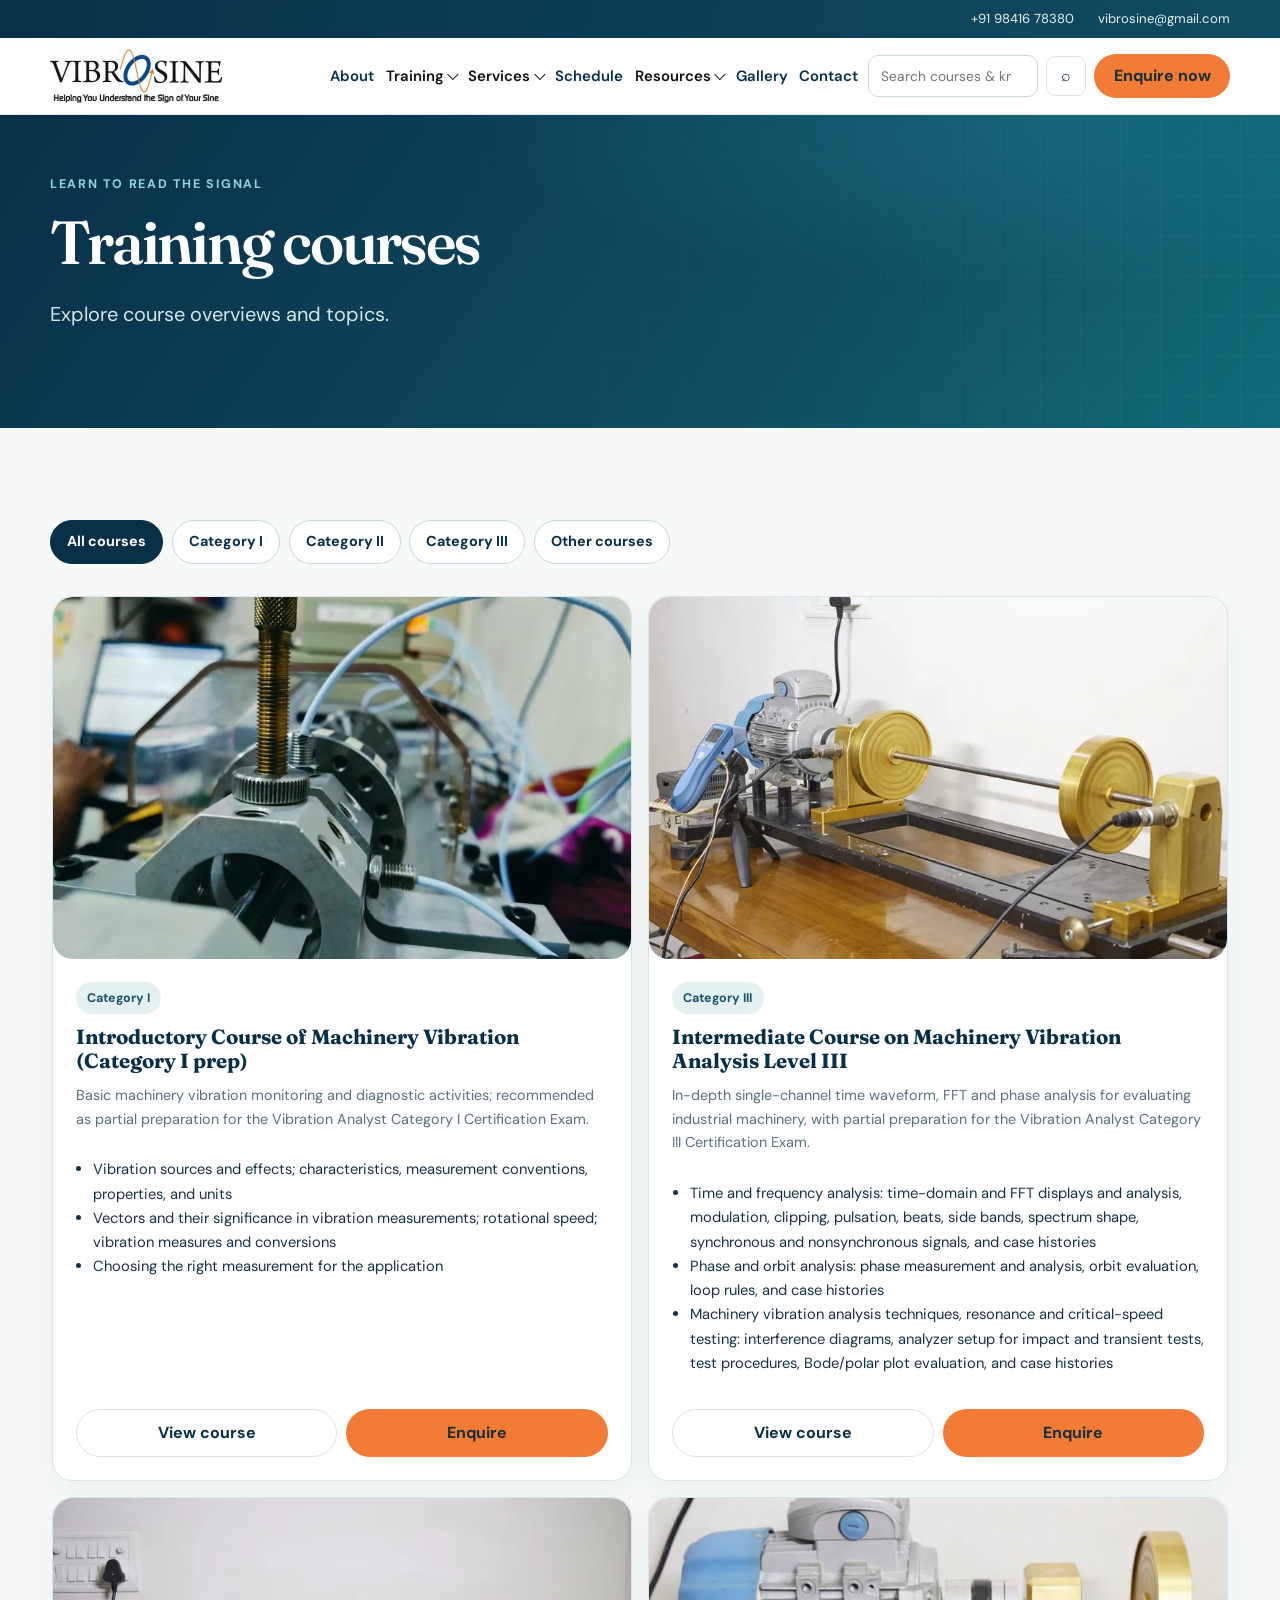
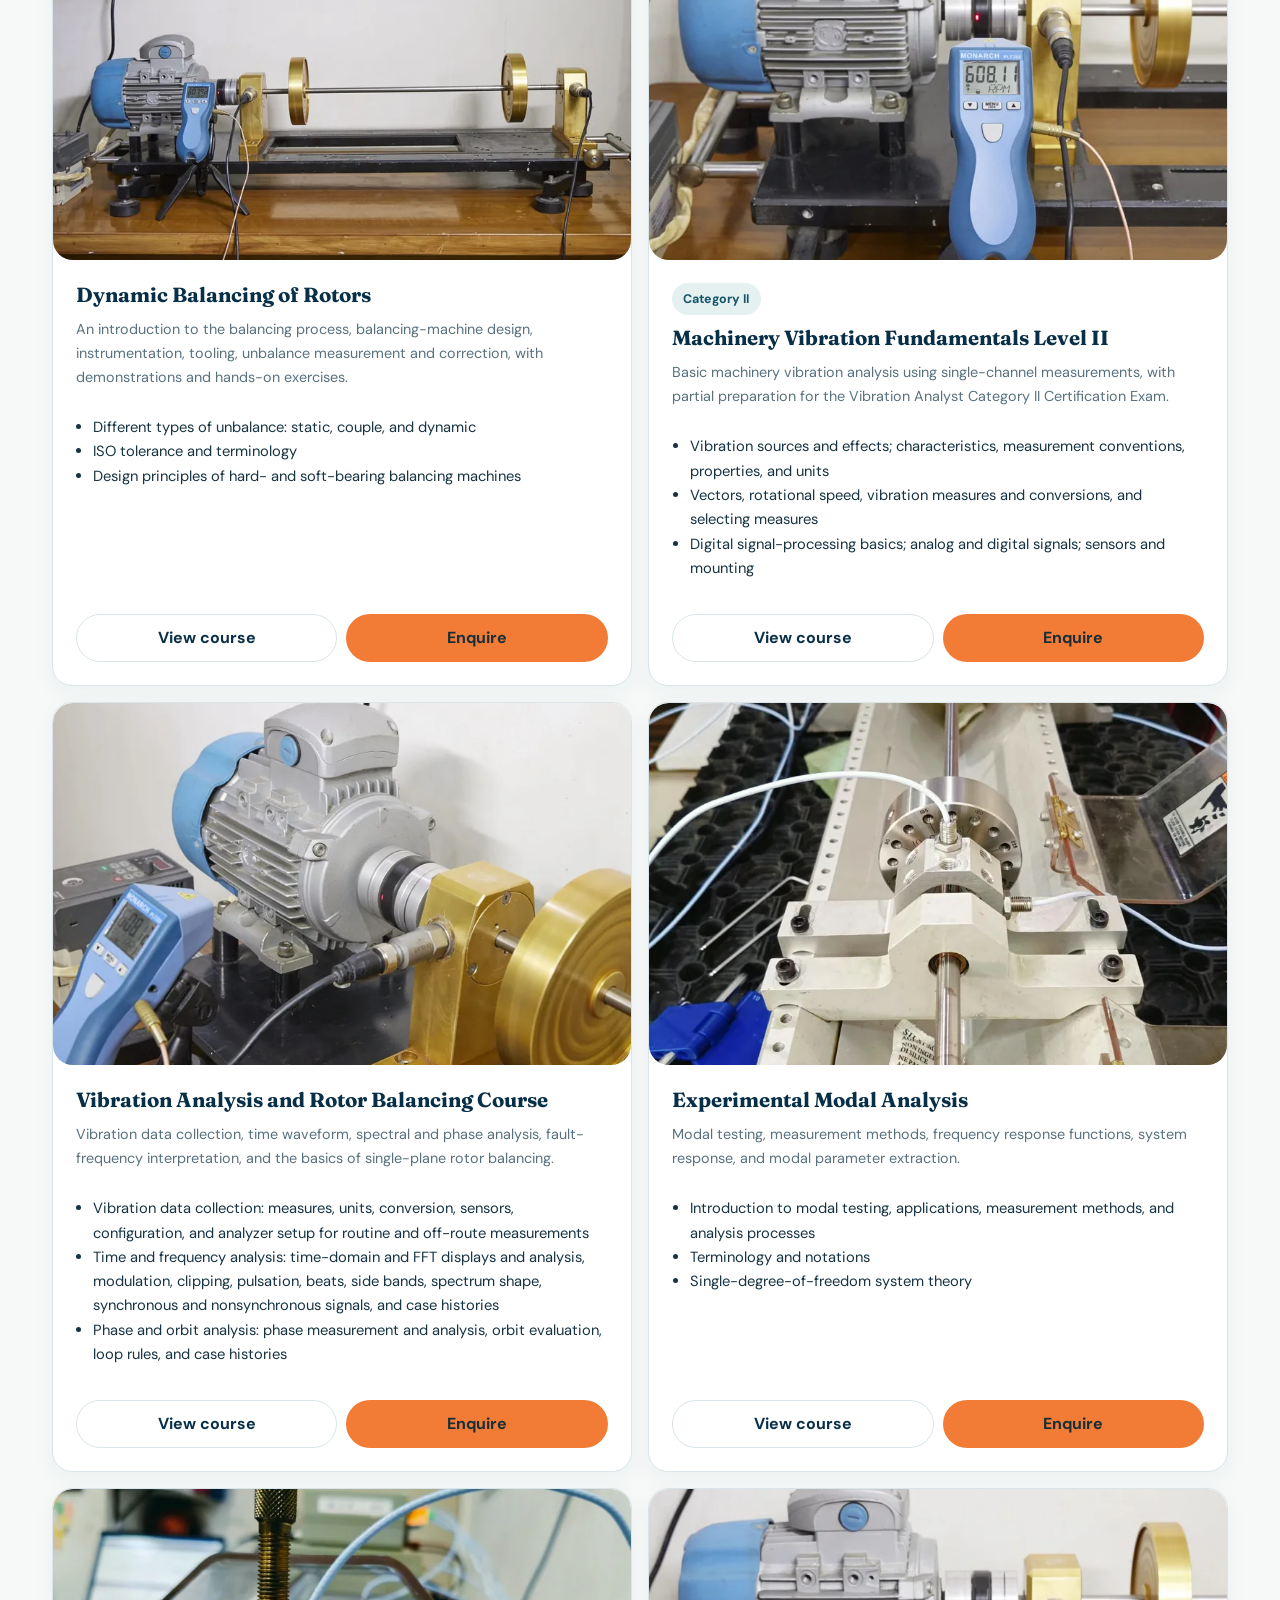
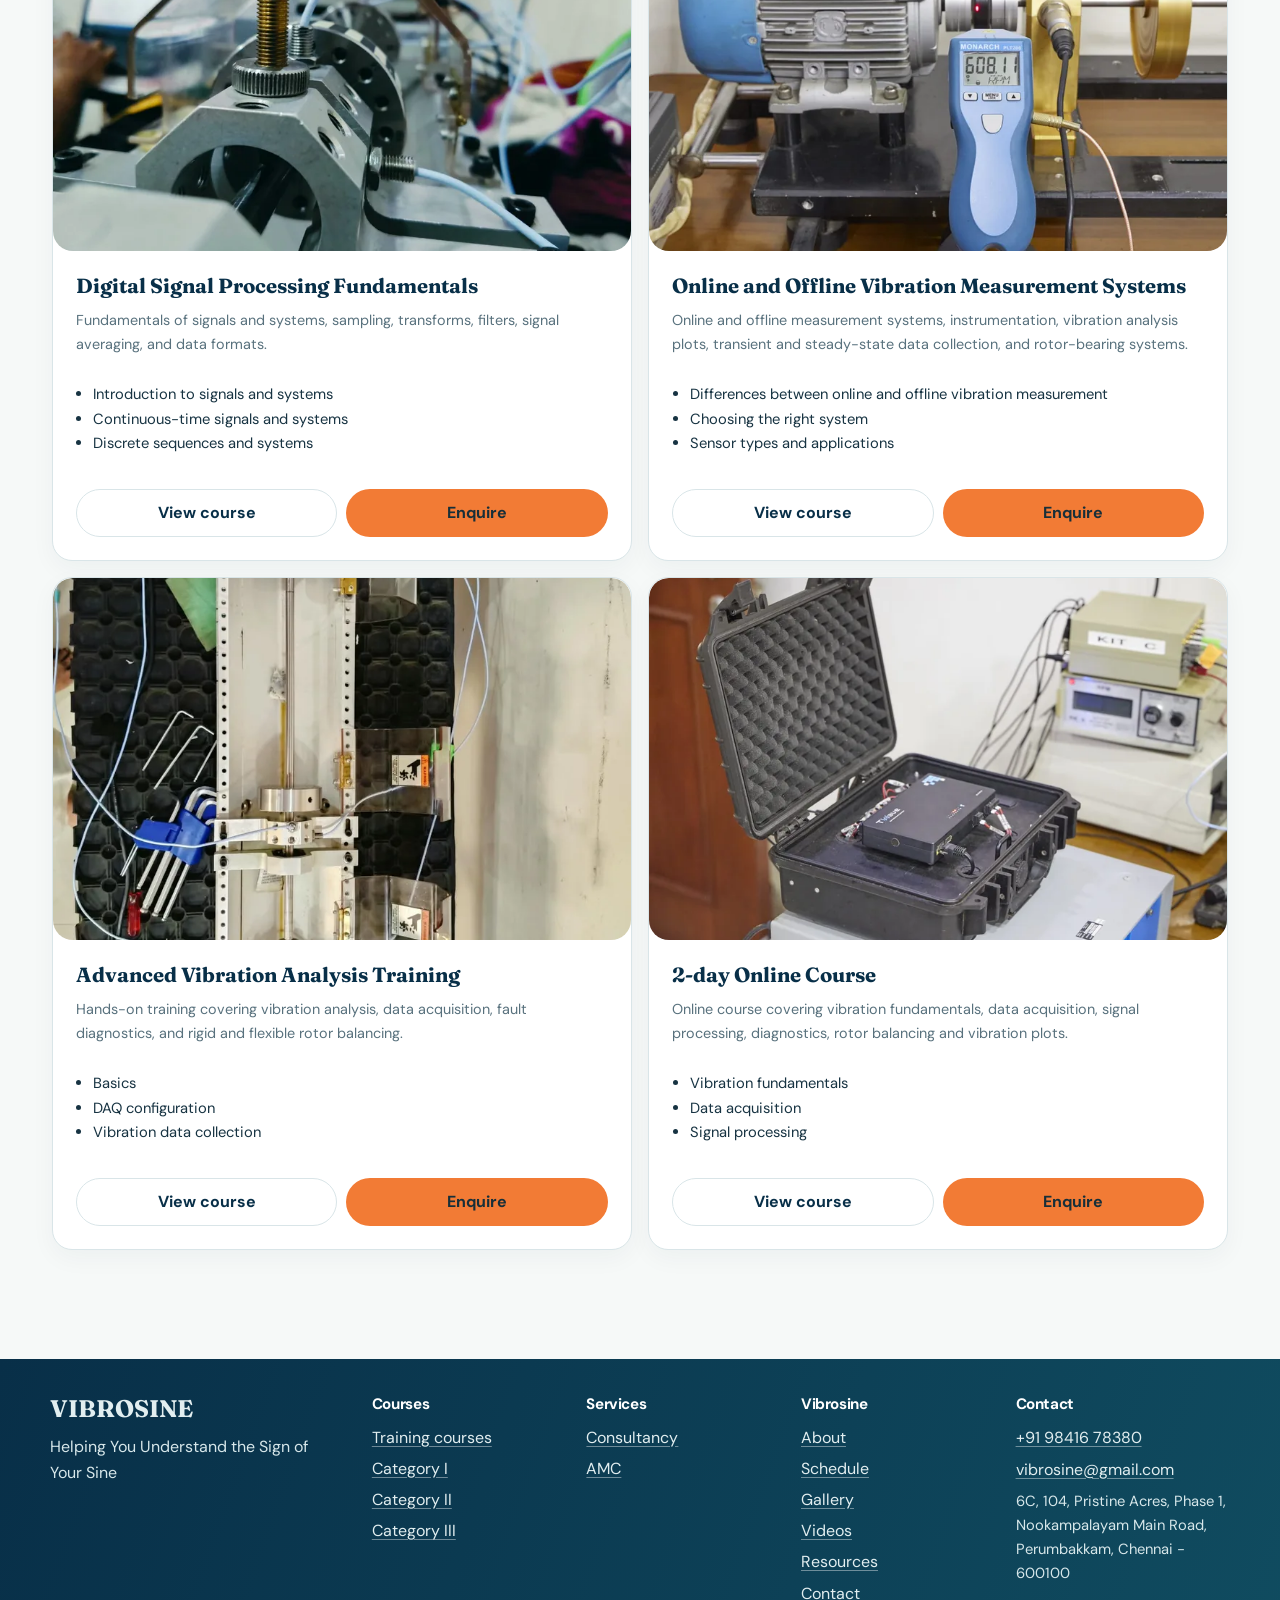
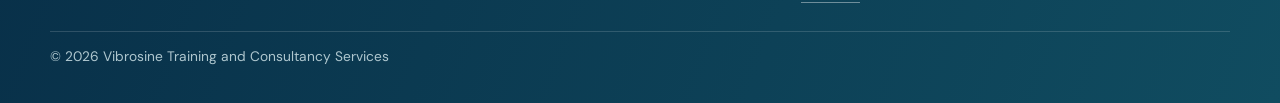
==== commit bbc68278: "changes made to website." ====
--- a/courses/index.html
+++ b/courses/index.html
@@ -3,65 +3,49 @@
 <head>
 <meta charset="utf-8">
 <meta name="viewport" content="width=device-width, initial-scale=1">
-<title>Courses | Vibrosine Training</title>
-<meta name="description" content="Vibration analysis and rotor balancing course overviews and topics from Vibrosine.">
+<link rel="icon" type="image/svg+xml" href="/assets/favicon.svg">
+<title>Vibration Analysis Courses | Vibrosine</title>
+<meta name="description" content="Explore vibration measurement, analysis and rotor balancing courses from Vibrosine.">
 <meta property="og:type" content="website">
 <meta property="og:title" content="Vibration Analysis Training Courses | Vibrosine">
 <meta property="og:description" content="Explore vibration measurement, analysis and balancing courses from Vibrosine.">
-<meta property="og:image" content="https://vibrosine.com/assets/images/vibrosine-logo.jpeg">
+<meta property="og:image" content="https://vibrosine.com/assets/media/images/photo-23-1400w.webp">
 <link rel="canonical" href="https://vibrosine.com/courses/">
 <link rel="preconnect" href="https://fonts.googleapis.com">
 <link rel="preconnect" href="https://fonts.gstatic.com" crossorigin>
-<link rel="preload" as="image" href="../assets/images/vibrosine-logo.jpeg">
-<link rel="preload" as="style" href="https://fonts.googleapis.com/css2?family=DM+Sans:wght@400;500;700&amp;family=Fraunces:wght@600;700&amp;display=swap">
-<link href="https://fonts.googleapis.com/css2?family=DM+Sans:wght@400;500;700&family=Fraunces:wght@600;700&display=swap" rel="stylesheet">
+<link href="https://fonts.googleapis.com/css2?family=DM+Sans:wght@400;500;600;700&amp;family=Fraunces:wght@600;700&amp;display=swap" rel="stylesheet">
 <link rel="stylesheet" href="../css/tokens.css">
 <link rel="stylesheet" href="../css/base.css">
 <link rel="stylesheet" href="../css/components.css">
 <link rel="stylesheet" href="../css/pages.css">
 </head>
 <body data-root=".." data-page="courses">
-
-<header class="top">
-  <div class="wrap">
-    <a class="brand" href="../index.html">VIBR<b>O</b>SINE</a>
-    <button id="menu-btn" aria-expanded="false" aria-controls="nav-list" aria-label="Menu">&#9776;</button>
-    <nav aria-label="Main">
-      <ul id="nav-list">
-        <li><a href="../index.html#about">About</a></li>
-        <li><a href="index.html" aria-current="page">Courses</a></li>
-        <li><a href="../services/index.html">Services</a></li>
-        <li><a href="../schedule/index.html">Sessions</a></li>
-        <li><a href="../gallery/index.html">Gallery</a></li>
-        <li><a href="../videos/index.html">Videos</a></li>
-        <li><a href="../resources/index.html">Resources</a></li>
-        <li><a href="../index.html#contact">Contact</a></li>
-        <li><a class="btn btn-primary nav-cta" href="https://wa.me/919841678380?text=Hello%20Vibrosine%2C%20I%20would%20like%20to%20make%20an%20enquiry." target="_blank" rel="noopener">Enquire now</a></li>
-      </ul>
-    </nav>
-  </div>
-</header>
-
+<header class="top"></header>
 <main>
-<section class="hero page-hero">
-  <div class="wrap">
-    <p class="eyebrow">Learn to read the signal</p>
-    <h1>Training courses</h1>
-    <p>Explore the available course overviews and topics.</p>
-  </div>
-</section>
-
-<section id="courses">
-  <div class="wrap">
-    <div class="course-grid" data-bind="courses"></div>
-  </div>
-</section>
+  <section class="hero page-hero">
+    <div class="wrap">
+      <p class="eyebrow">Learn to read the signal</p>
+      <h1>Training courses</h1>
+      <p>Explore course overviews and topics.</p>
+    </div>
+  </section>
+  <section>
+    <div class="wrap">
+      <div class="chips" role="group" aria-label="Filter courses by level">
+        <button class="chip" type="button" aria-pressed="true" data-course-filter="all">All courses</button>
+        <button class="chip" type="button" aria-pressed="false" data-course-filter="Category I">Category I</button>
+        <button class="chip" type="button" aria-pressed="false" data-course-filter="Category II">Category II</button>
+        <button class="chip" type="button" aria-pressed="false" data-course-filter="Category III">Category III</button>
+        <button class="chip" type="button" aria-pressed="false" data-course-filter="other">Other courses</button>
+      </div>
+      <p class="search-status" data-course-status aria-live="polite"></p>
+      <div class="course-grid" data-bind="courses"></div>
+    </div>
+  </section>
 </main>
-
-<footer><div class="wrap">&copy; 2026 Vibrosine Training and Consultancy Services. Helping you understand the sign of your sine.</div></footer>
-<div class="float"><a href="tel:+919841678380">Call</a><a href="https://wa.me/919841678380?text=Hello%20Vibrosine%2C%20I%20would%20like%20to%20make%20an%20enquiry." target="_blank" rel="noopener">WhatsApp</a></div>
-
-<script src="../js/render.js"></script>
-<script src="../js/main.js"></script>
+<footer></footer>
+<div class="float" aria-label="Quick contact"></div>
+<script src="../js/render.js" defer></script>
+<script src="../js/main.js" defer></script>
 </body>
 </html>
--- a/css/components.css
+++ b/css/components.css
@@ -22,9 +22,12 @@
 .btn-secondary { border-color: var(--line); background: #fff; color: var(--navy); }
 .btn-secondary:hover { border-color: var(--teal); color: var(--teal); }
 
-.top { position: sticky; top: -38px; z-index: 40; }
+.top { position: sticky; top: -38px; z-index: 40; min-height: 100px; }
+@media (min-width: 961px) {
+  .top { min-height: 114px; }
+}
 .contact-strip { color: #e6f4f4; background: linear-gradient(100deg, #082f48, #104c60); font-size: .82rem; }
-.contact-strip-inner { display: flex; min-height: 38px; align-items: center; justify-content: flex-end; gap: clamp(.85rem, 3vw, 2rem); }
+.contact-strip-inner { display: flex; min-height: 38px; align-items: center; justify-content: flex-end; gap: clamp(1rem, 3vw, 2rem); }
 .contact-strip a { display: inline-flex; align-items: center; gap: .4rem; text-decoration: none; }
 .contact-strip a:hover { color: #fff; }
 .contact-strip svg { width: 15px; height: 15px; fill: none; stroke: currentColor; stroke-width: 1.8; stroke-linecap: round; stroke-linejoin: round; }
@@ -32,7 +35,7 @@
 .navbar.menu-open { z-index: 42; background: #fff; backdrop-filter: none; }
 .navbar-inner { display: flex; min-height: 76px; align-items: center; justify-content: space-between; gap: 1.4rem; }
 .brand { flex: 0 0 auto; display: inline-flex; align-items: center; text-decoration: none; }
-.brand img { width: 172px; height: 55px; object-fit: contain; }
+.brand img { width: 172px; height: 54px; object-fit: contain; }
 #main-nav { margin-left: auto; }
 nav ul { display: flex; align-items: center; gap: clamp(.5rem, 1.4vw, 1.35rem); padding: 0; margin: 0; list-style: none; }
 nav li a:not(.btn) { display: inline-flex; align-items: center; min-height: 44px; padding: .3rem .1rem; color: var(--navy); font-size: .93rem; font-weight: 600; text-decoration: none; white-space: nowrap; }
@@ -48,26 +51,6 @@
 .footer-contact span { max-width: 55ch; color: #d7e7ea; font-size: .92rem; }
 .copyright { color: #afc7cf; font-size: .86rem; }
 
-.photo-placeholder {
-  position: relative;
-  display: grid;
-  min-height: 185px;
-  place-content: center;
-  justify-items: center;
-  gap: .8rem;
-  overflow: hidden;
-  padding: 1.5rem;
-  border: 1px solid rgba(23,120,137,.16);
-  border-radius: var(--r);
-  background:
-    radial-gradient(ellipse at 80% 10%, rgba(52,151,172,.2), transparent 42%),
-    linear-gradient(145deg, #eaf3f3, #d9e8e8 55%, #eef5f2);
-  color: #456672;
-  font-size: .88rem;
-  font-weight: 600;
-  text-align: center;
-}
-.placeholder-mark { display: grid; width: 46px; height: 46px; place-items: center; border: 1px solid rgba(23,120,137,.35); border-radius: 15px; color: var(--teal); font: 700 1.5rem var(--serif); }
 .ph-media { overflow: hidden; border-radius: var(--r); background: #e4eeee; }
 .ph-media img { width: 100%; height: auto; aspect-ratio: 16 / 10; object-fit: cover; }
 
@@ -124,7 +107,7 @@
 .float a:hover { filter: brightness(1.1); }
 .text-link { display: inline-block; margin-top: 1.25rem; color: var(--teal); font-weight: 700; text-decoration: none; }
 
-@media (max-width: 960px) {
+@media (max-width: 1180px) {
   .navbar-inner { min-height: 68px; }
   #menu-btn { display: grid; width: 48px; height: 48px; flex: 0 0 48px; align-content: center; justify-items: center; gap: 5px; border: 1px solid var(--navy); border-radius: 13px; background: var(--navy); box-shadow: 0 3px 10px rgba(8,47,72,.18); color: #fff; cursor: pointer; }
   #menu-btn span { width: 21px; height: 2px; border-radius: 2px; background: #fff; transition: transform .2s ease, opacity .2s ease; }
@@ -149,11 +132,134 @@
 }
 @media (max-width: 540px) {
   .top { top: -34px; }
-  .contact-strip-inner { min-height: 34px; gap: .8rem; }
-  .contact-strip-inner a { gap: .25rem; font-size: .66rem; }
+  .contact-strip-inner { min-height: 34px; justify-content: space-between; gap: .6rem; }
+  .contact-strip-inner a { gap: .25rem; font-size: .72rem; white-space: nowrap; }
   .contact-strip-inner svg { width: 13px; height: 13px; }
   .navbar-inner { min-height: 64px; gap: .6rem; }
-  .brand img { width: min(145px, 42vw); height: 47px; }
+  .brand img { width: min(172px, 46vw); height: 54px; }
   #menu-btn { width: 46px; height: 46px; flex-basis: 46px; }
   footer { padding-bottom: calc(6rem + env(safe-area-inset-bottom)); }
 }
+
+.brand { color: var(--navy); font: 700 1.45rem var(--serif); letter-spacing: .02em; }
+.brand span { color: var(--orange); }
+.navbar-inner { gap: 1rem; }
+#main-nav { margin-left: auto; }
+#nav-list { gap: clamp(.3rem, .65vw, .7rem); }
+.nav-group { position: relative; padding: 0; margin: 0; border: 0; border-radius: 0; background: transparent; box-shadow: none; }
+.nav-group > summary {
+  display: inline-flex;
+  min-height: 44px;
+  align-items: center;
+  gap: .35rem;
+  padding: .3rem .1rem;
+  color: #111;
+  font-size: .93rem;
+  font-weight: 600;
+  cursor: pointer;
+  list-style: none;
+  white-space: nowrap;
+}
+.nav-group > summary::-webkit-details-marker { display: none; }
+.nav-group > summary::after {
+  width: .42rem;
+  height: .42rem;
+  border-right: 1.5px solid currentColor;
+  border-bottom: 1.5px solid currentColor;
+  content: "";
+  transform: translateY(-.1rem) rotate(45deg);
+  transition: transform .18s ease;
+}
+.nav-group[open] > summary { color: #111; }
+.nav-group[open] > summary::after { transform: translateY(.1rem) rotate(225deg); }
+.nav-submenu {
+  position: absolute;
+  z-index: 60;
+  top: calc(100% + .55rem);
+  left: -.75rem;
+  display: grid;
+  min-width: 225px;
+  gap: .1rem;
+  padding: .65rem;
+  border: 1px solid var(--line);
+  border-radius: 14px;
+  background: #fff;
+  box-shadow: var(--shadow);
+  list-style: none;
+}
+.nav-submenu li a:not(.btn) { width: 100%; padding: .55rem .65rem; border-radius: 8px; }
+.nav-submenu li a:not(.btn):hover { background: #edf4f3; }
+.nav-search { display: flex; width: 100%; align-items: center; gap: .5rem; padding: 0; border: 0; background: transparent; box-shadow: none; }
+.nav-search input { width: 170px; min-height: 42px; padding: .5rem .75rem; font-size: .86rem; }
+.nav-search button { min-width: 40px; min-height: 40px; border: 1px solid var(--line); border-radius: 9px; background: #fff; color: var(--navy); cursor: pointer; }
+.contact-strip-inner { gap: clamp(.6rem, 2vw, 1.5rem); }
+.footer-grid { display: grid; grid-template-columns: repeat(2, minmax(0, 1fr)); gap: 1.5rem 1rem; align-items: start; }
+.footer-grid h2 { margin-bottom: .65rem; color: #fff; font: 700 .95rem var(--sans); }
+.footer-grid ul { display: grid; gap: .3rem; padding: 0; margin: 0; list-style: none; }
+.footer-grid a { color: #e2eef0; text-decoration-color: rgba(255,255,255,.4); text-underline-offset: .18em; }
+.footer-grid a:hover { color: var(--orange); }
+.footer-about p { max-width: 25ch; margin-top: .5rem; color: #d7e7ea; }
+.footer-contact { display: grid; justify-items: start; gap: .35rem; font-style: normal; }
+.footer-contact h2 { margin-bottom: .3rem; }
+.footer-grid .copyright { grid-column: 1 / -1; padding-top: .8rem; border-top: 1px solid rgba(255,255,255,.15); }
+.site-search { display: grid; gap: .75rem; }
+.site-search > label { color: var(--navy); }
+.search-control { display: flex; align-items: center; gap: .65rem; }
+.search-control input { flex: 1 1 190px; height: 48px; }
+.search-control .btn { flex: 0 0 auto; }
+.hero-search { max-width: 540px; margin-top: 1.5rem; padding: 1.2rem; border-color: rgba(255,255,255,.3); border-radius: 16px; background: rgba(255,255,255,.98); box-shadow: 0 12px 30px rgba(2,22,34,.18); }
+.hero-search > label { color: var(--navy); font-size: .9rem; }
+.search-status { color: var(--muted); font-size: .88rem; }
+.nav-search-item { display: flex; align-items: center; }
+.pillar-section { padding: 2rem 0 1rem; background: #fff; }
+.pillar-card { min-height: 100%; }
+.pillar-card > .ph-media, .service-card > figure .ph-media { width: 100%; aspect-ratio: 16 / 10; }
+.pillar-card > .ph-media img, .service-card > figure img { width: 100%; height: 100%; object-fit: cover; }
+.pillar-card .eyebrow { margin-bottom: -.2rem; }
+.pillar-card .body { gap: .65rem; }
+.service-card > figure { margin: 0; }
+.service-card figcaption { display: none; }
+.level-badge { width: fit-content; }
+.training-batch .batch-meta { color: var(--navy); font-size: .9rem; font-weight: 700; }
+.course-main-image { margin: 1rem 0 1.4rem; overflow: hidden; border-radius: var(--r); }
+.course-main-image .ph-media { aspect-ratio: 16 / 9; }
+.course-main-image img { width: 100%; height: 100%; object-fit: cover; }
+.article-detail { display: grid; gap: 1rem; }
+.article-detail h1 { max-width: 18ch; }
+.article-detail > p:not(.lead) { max-width: 70ch; color: #d3e6e9; }
+.article-detail .article-summary { color: #fff; }
+.article-detail .btn { width: fit-content; margin-top: .5rem; }
+.faq-item { margin-bottom: .75rem; }
+.faq-item summary { list-style: none; }
+.faq-item summary::-webkit-details-marker { display: none; }
+.faq-item summary::after { float: right; content: "+"; color: var(--teal); font-size: 1.2rem; }
+.faq-item[open] summary::after { content: "−"; }
+.faq-item p { max-width: 75ch; }
+
+@media (max-width: 1180px) {
+  .navbar-inner { gap: .7rem; }
+  #menu-btn { position: relative; z-index: 44; }
+  #nav-list { gap: .2rem; }
+  #nav-list > li { width: 100%; }
+  #nav-list li .nav-group > summary { width: 100%; justify-content: space-between; min-height: 48px; padding: .5rem .3rem; border-bottom: 1px solid #edf2f2; font-size: 1rem; }
+  .nav-submenu { position: static; min-width: 0; padding: .2rem 0 .4rem .8rem; border: 0; border-radius: 0; box-shadow: none; }
+  .nav-submenu li a:not(.btn) { min-height: 42px; border-bottom: 1px solid #edf2f2; }
+  .nav-search { width: 100%; margin-top: .5rem; }
+  .nav-search input { width: 100%; }
+  .footer-grid { grid-template-columns: repeat(2, minmax(0, 1fr)); }
+}
+
+@media (min-width: 961px) {
+  .footer-grid { grid-template-columns: 1.25fr repeat(3, minmax(0, .8fr)) minmax(160px, .9fr); gap: 1.5rem; }
+  .footer-grid .copyright { grid-column: 1 / -1; }
+}
+
+@media (max-width: 540px) {
+  .contact-strip-inner { gap: .6rem; }
+  .contact-strip-inner a { font-size: .7rem; }
+  .hero-search { margin-top: 1.25rem; padding: 1rem; }
+  .search-control { flex-wrap: nowrap; }
+  .search-control input { min-width: 0; }
+  .search-control .btn { padding-inline: .75rem; }
+  .footer-grid { gap: 1.25rem .75rem; }
+}
--- a/css/pages.css
+++ b/css/pages.css
@@ -6,6 +6,10 @@
   background:
     radial-gradient(ellipse at 82% 4%, rgba(35,145,164,.3), transparent 38%),
     linear-gradient(125deg, #082f48 0%, #104c60 63%, #116b78 100%);
+}
+
+@media (min-width: 960px) {
+  .trainer-card { grid-template-columns: minmax(0, 1fr); }
 }
 .hero::after { position: absolute; inset: 0; pointer-events: none; content: ""; opacity: .14; background-image: linear-gradient(rgba(220,247,247,.28) 1px, transparent 1px), linear-gradient(90deg, rgba(220,247,247,.28) 1px, transparent 1px); background-size: 40px 40px; mask-image: linear-gradient(90deg, transparent 28%, #000); }
 .hero-layout { position: relative; z-index: 1; display: grid; align-items: center; gap: 3rem; }
@@ -16,6 +20,7 @@
 .hero .btns { display: flex; flex-wrap: wrap; gap: .75rem; }
 .hero-tagline { margin-top: 1.6rem; color: #b6d2d7; font-size: .88rem; font-weight: 600; letter-spacing: .04em; }
 .hero-art { position: relative; width: min(100%, 520px); justify-self: center; filter: drop-shadow(0 22px 34px rgba(0,0,0,.18)); }
+.hero-art img { width: 100%; height: auto; aspect-ratio: 3 / 2; border-radius: var(--r); object-fit: cover; }
 .spectrum-chart { width: 100%; }
 .chart-label { fill: #315a69; font: 700 11px var(--sans); letter-spacing: 1.5px; }
 .chart-small { fill: #587783; font: 500 10px var(--sans); }
@@ -44,20 +49,23 @@
 .story-layout { display: grid; align-items: start; gap: 1.5rem; }
 .story-layout [data-bind="about-story"] { display: grid; gap: 1rem; color: #355361; }
 .story-visual { min-width: 0; }
-.story-visual .photo-placeholder { min-height: 225px; }
 .soft-section { border-radius: 0; }
 .content-list { list-style: none; padding: 0; }
 .content-list li { position: relative; padding: 1rem 1rem 1rem 3.2rem; border: 1px solid rgba(8,47,72,.08); border-radius: 14px; background: rgba(255,255,255,.75); }
 .content-list li::before { position: absolute; top: 1.08rem; left: 1rem; display: grid; width: 26px; height: 26px; place-items: center; border-radius: 9px; background: #dceeed; color: var(--teal); content: "✓"; font-weight: 700; }
 .trainer-card { padding: clamp(1.2rem, 3vw, 2rem); border: 1px solid var(--line); border-radius: var(--r); background: linear-gradient(135deg, #0b354d, #104c60); color: #e4f0f1; box-shadow: var(--shadow); }
-.trainer-card { display: grid; gap: 1.4rem; }
-.trainer-photo { margin: 0; overflow: hidden; border-radius: 14px; }
+.trainer-card { display: grid; gap: 1.5rem; }
+.trainer-details { display: grid; min-width: 0; align-content: start; gap: .75rem; }
+.trainer-card .eyebrow,
+.trainer-card h2,
+.trainer-card .trainer-name-slot { color: #fff; }
+.trainer-photo { min-width: 0; min-height: 220px; aspect-ratio: 4 / 3; margin: 0; overflow: hidden; border-radius: 14px; }
 .trainer-photo .ph-media, .trainer-photo img { width: 100%; height: 100%; }
 .trainer-photo .ph-media { min-height: 220px; }
-.trainer-photo img { min-height: 220px; object-fit: cover; }
+.trainer-photo img { min-height: 220px; object-fit: cover; object-position: center 42%; }
 .trainer-photo figcaption { padding: .5rem .75rem; background: rgba(255,255,255,.1); color: #fff; font-size: .86rem; }
 .trainer-card h3 { color: #fff; }
-.trainer-bio { margin-top: 1rem; color: #d1e4e6; }
+.trainer-bio { margin-top: 1rem; color: #f1f7f8; }
 .trainer-card .training-group ul { color: #e0edef; font-size: .92rem; }
 .trainer-name-slot { width: fit-content; min-width: min(100%, 20rem); padding-bottom: .35rem; border-bottom: 1px solid rgba(231,242,244,.55); color: #fff; }
 .schedule-history { padding: 1.25rem 0 3rem; }
@@ -88,16 +96,15 @@
 .training-view-all .btn { min-width: min(100%, 22rem); min-height: 58px; padding-inline: 2rem; font-size: 1.05rem; }
 .course-grid { display: grid; grid-template-columns: minmax(0, 1fr); grid-auto-flow: row; gap: 1rem; padding: .3rem .1rem 1.2rem; }
 .course-grid > .card { scroll-snap-align: start; }
-.course-grid .photo-placeholder { min-height: 140px; border: 0; border-radius: 0; }
 .service-card .lead { margin-bottom: 0; }
 .contact-section { background: linear-gradient(130deg, #e9f1f0, #f7faf9); }
 .contact-layout { display: grid; align-items: start; gap: 2rem; }
 .contact-layout h2 { margin: .6rem 0; }
 .contact-layout .lead { margin: .9rem 0 1.3rem; }
 .contact-layout .contact-list li { padding: .4rem 0; }
+.contact-list .contact-address { max-width: 55ch; overflow-wrap: anywhere; }
 .course-detail { max-width: 920px; }
 .course-detail > .media { margin: 1rem 0 1.4rem; }
-.course-detail > .media .photo-placeholder { min-height: 250px; }
 .course-detail > .tag { margin-bottom: .8rem; }
 .course-detail h1 { margin-bottom: .75rem; font-size: clamp(2rem, 5vw, 3.6rem); }
 .course-detail .meta { margin-bottom: 1.2rem; }
@@ -146,9 +153,7 @@
 .gallery-photo .ph-media, .gallery-photo img { width: 100%; height: 100%; }
 .gallery-photo img { object-fit: cover; transition: transform .25s ease; }
 .gallery-photo figcaption { padding: .65rem .8rem; color: var(--muted); font-size: .88rem; }
-.gallery-item .photo-placeholder { height: 100%; min-height: 150px; border-radius: 16px; }
-.gallery-placeholder { cursor: default; }
-.gallery-item:not(.gallery-placeholder) { cursor: zoom-in; }
+.gallery-item { cursor: zoom-in; }
 .gallery-item:hover img { transform: scale(1.04); }
 .gallery-item img { transition: transform .25s ease; }
 .lightbox { position: fixed; width: min(92vw, 1000px); max-width: none; max-height: 90vh; padding: 1rem; border: 0; border-radius: 18px; background: #fff; box-shadow: 0 28px 80px rgba(0,0,0,.4); }
@@ -157,7 +162,6 @@
 .lightbox p { padding: .7rem .2rem 0; color: var(--ink); }
 .lightbox-close { position: absolute; top: .55rem; right: .55rem; display: grid; width: 42px; height: 42px; place-items: center; border: 0; border-radius: 50%; background: var(--navy); color: #fff; font-size: 1.6rem; cursor: pointer; }
 .video-launch { position: relative; display: block; width: 100%; padding: 0; border: 0; background: transparent; cursor: pointer; }
-.video-launch .photo-placeholder, .video-launch .ph-media { min-height: 180px; border-radius: 0; }
 .play-icon { position: absolute; top: 50%; left: 50%; display: grid; width: 54px; height: 54px; place-items: center; border-radius: 50%; background: var(--orange); color: var(--navy); transform: translate(-50%,-50%); }
 .video-frame { width: 100%; aspect-ratio: 16 / 9; border: 0; background: #0a2332; }
 .video-card h3 { font-size: 1.05rem; }
@@ -177,8 +181,7 @@
   .story-layout { grid-template-columns: minmax(0, 1fr) minmax(220px, .75fr); }
   .contact-layout { grid-template-columns: .9fr 1.1fr; gap: 4rem; }
   .gallery { grid-template-columns: repeat(4, minmax(0, 1fr)); gap: 1rem; }
-  .gallery-item .photo-placeholder { min-height: 195px; }
-  .trainer-card { grid-template-columns: minmax(180px, 260px) minmax(0, 1fr); align-items: start; }
+  .trainer-card { grid-template-columns: minmax(180px, 260px) minmax(0, 1fr); column-gap: 2rem; align-items: start; }
   .home-video-card { grid-template-columns: minmax(0, 1.2fr) minmax(220px, .8fr); }
   .video-grid { grid-template-columns: repeat(2, minmax(0, 1fr)); }
   .equipment-gallery { grid-template-columns: repeat(3, minmax(0, 1fr)); }
@@ -219,7 +222,7 @@
   .course-grid .card-actions { gap: .55rem; }
   .facts ul { grid-template-columns: 1fr; }
   .gallery { grid-template-columns: repeat(2, minmax(0, 1fr)); }
-  .gallery-item .photo-placeholder { min-height: 132px; padding: .8rem; font-size: .75rem; }
+
   .schedule-entry { align-items: flex-start; }
   .schedule-entry-name { max-width: 55%; }
 }
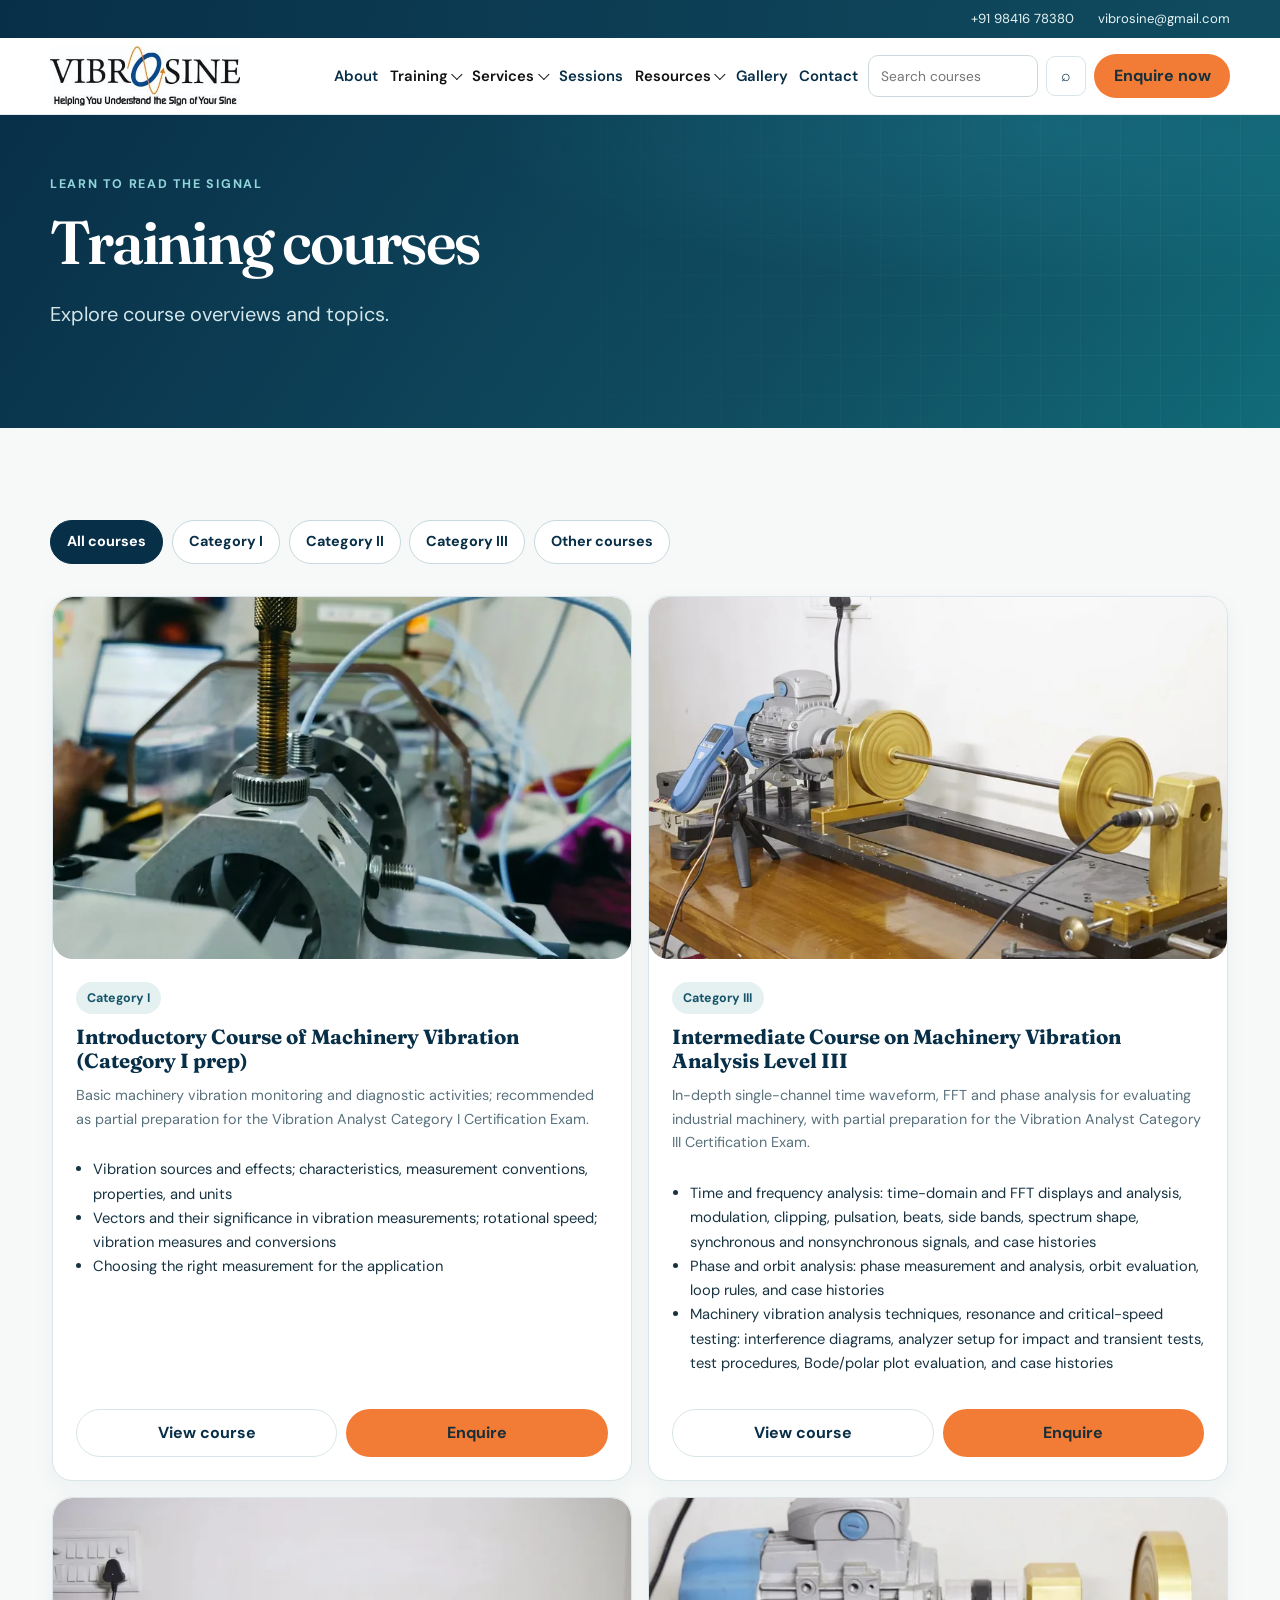
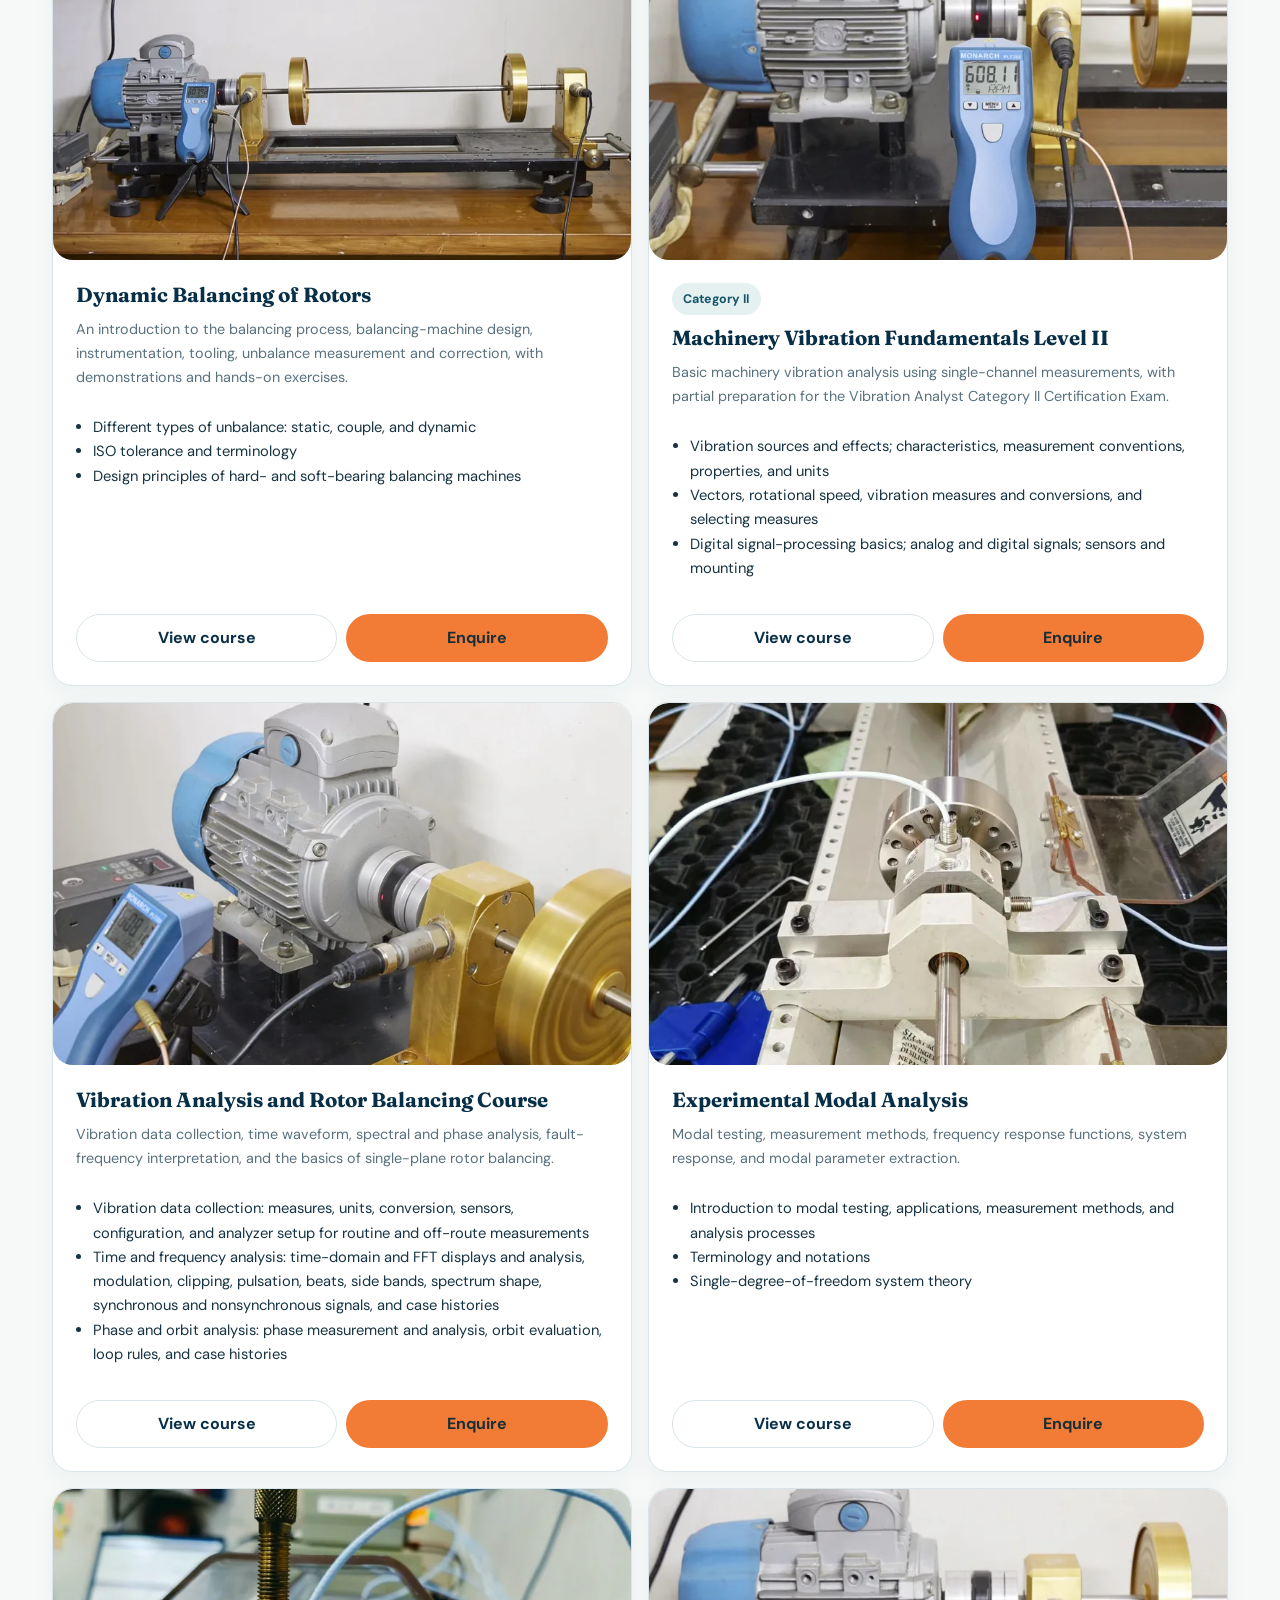
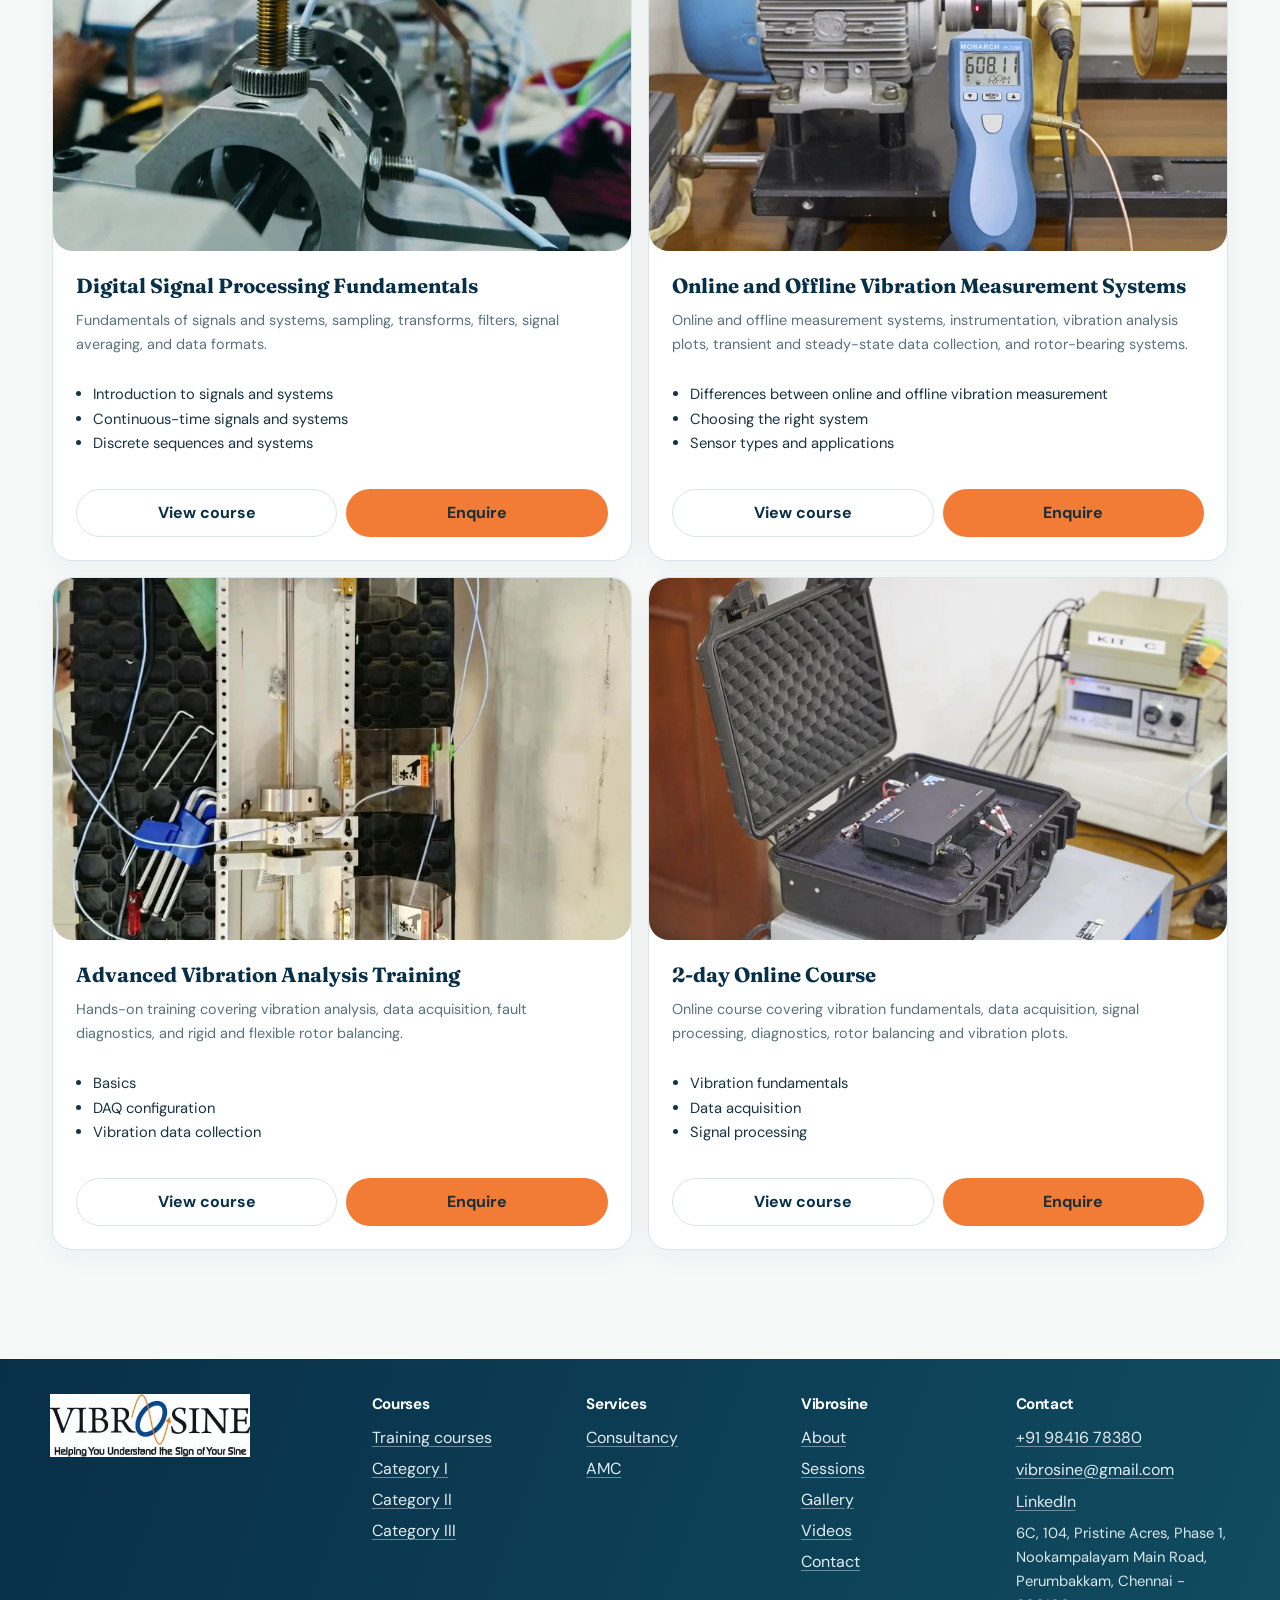
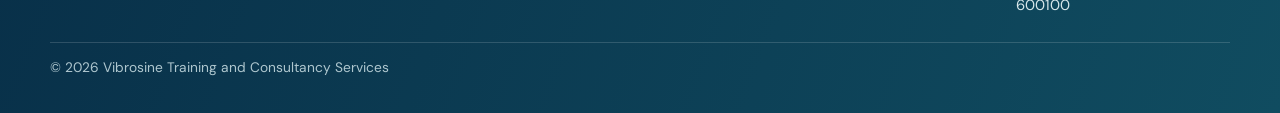
==== commit 58a7d1ba: "added contact details and added favicon." ====
--- a/courses/index.html
+++ b/courses/index.html
@@ -3,13 +3,20 @@
 <head>
 <meta charset="utf-8">
 <meta name="viewport" content="width=device-width, initial-scale=1">
-<link rel="icon" type="image/svg+xml" href="/assets/favicon.svg">
+<link rel="icon" type="image/x-icon" sizes="16x16 32x32 48x48" href="/assets/favicon.ico">
+<link rel="icon" type="image/png" sizes="32x32" href="/assets/favicon-32.png">
+<link rel="apple-touch-icon" sizes="180x180" href="/assets/apple-touch-icon.png">
+<link rel="icon" type="image/png" sizes="192x192" href="/assets/icon-192.png">
+<link rel="icon" type="image/png" sizes="512x512" href="/assets/icon-512.png">
+<link rel="manifest" href="/assets/site.webmanifest">
 <title>Vibration Analysis Courses | Vibrosine</title>
 <meta name="description" content="Explore vibration measurement, analysis and rotor balancing courses from Vibrosine.">
 <meta property="og:type" content="website">
 <meta property="og:title" content="Vibration Analysis Training Courses | Vibrosine">
 <meta property="og:description" content="Explore vibration measurement, analysis and balancing courses from Vibrosine.">
-<meta property="og:image" content="https://vibrosine.com/assets/media/images/photo-23-1400w.webp">
+<meta property="og:image" content="https://vibrosine.com/assets/og-image.png">
+<meta name="twitter:card" content="summary_large_image">
+<meta name="twitter:image" content="https://vibrosine.com/assets/og-image.png">
 <link rel="canonical" href="https://vibrosine.com/courses/">
 <link rel="preconnect" href="https://fonts.googleapis.com">
 <link rel="preconnect" href="https://fonts.gstatic.com" crossorigin>
--- a/css/components.css
+++ b/css/components.css
@@ -35,7 +35,7 @@
 .navbar.menu-open { z-index: 42; background: #fff; backdrop-filter: none; }
 .navbar-inner { display: flex; min-height: 76px; align-items: center; justify-content: space-between; gap: 1.4rem; }
 .brand { flex: 0 0 auto; display: inline-flex; align-items: center; text-decoration: none; }
-.brand img { width: 172px; height: 54px; object-fit: contain; }
+.brand img { width: 190px; height: auto; object-fit: contain; }
 #main-nav { margin-left: auto; }
 nav ul { display: flex; align-items: center; gap: clamp(.5rem, 1.4vw, 1.35rem); padding: 0; margin: 0; list-style: none; }
 nav li a:not(.btn) { display: inline-flex; align-items: center; min-height: 44px; padding: .3rem .1rem; color: var(--navy); font-size: .93rem; font-weight: 600; text-decoration: none; white-space: nowrap; }
@@ -44,7 +44,8 @@
 #menu-btn { display: none; }
 .nav-backdrop { display: none; }
 .footer-inner { display: grid; gap: 1.25rem; align-items: center; }
-.footer-brand { color: #fff; font: 700 1.5rem var(--serif); text-decoration: none; }
+.footer-brand { display: inline-flex; align-items: center; text-decoration: none; }
+.footer-brand img { width: 200px; height: auto; }
 .footer-contact { display: grid; justify-items: start; gap: .35rem; font-style: normal; }
 .footer-contact a { color: #fff; text-decoration: underline; text-decoration-color: rgba(255,255,255,.55); text-underline-offset: .18em; }
 .footer-contact a:hover { color: var(--orange); }
@@ -136,7 +137,7 @@
   .contact-strip-inner a { gap: .25rem; font-size: .72rem; white-space: nowrap; }
   .contact-strip-inner svg { width: 13px; height: 13px; }
   .navbar-inner { min-height: 64px; gap: .6rem; }
-  .brand img { width: min(172px, 46vw); height: 54px; }
+  .brand img { width: min(190px, 54vw); height: auto; }
   #menu-btn { width: 46px; height: 46px; flex-basis: 46px; }
   footer { padding-bottom: calc(6rem + env(safe-area-inset-bottom)); }
 }
@@ -209,12 +210,12 @@
 .search-control .btn { flex: 0 0 auto; }
 .hero-search { max-width: 540px; margin-top: 1.5rem; padding: 1.2rem; border-color: rgba(255,255,255,.3); border-radius: 16px; background: rgba(255,255,255,.98); box-shadow: 0 12px 30px rgba(2,22,34,.18); }
 .hero-search > label { color: var(--navy); font-size: .9rem; }
-.search-status { color: var(--muted); font-size: .88rem; }
+.search-status, [data-course-status] { color: #000; font-size: .88rem; }
 .nav-search-item { display: flex; align-items: center; }
 .pillar-section { padding: 2rem 0 1rem; background: #fff; }
 .pillar-card { min-height: 100%; }
-.pillar-card > .ph-media, .service-card > figure .ph-media { width: 100%; aspect-ratio: 16 / 10; }
-.pillar-card > .ph-media img, .service-card > figure img { width: 100%; height: 100%; object-fit: cover; }
+.service-card > figure .ph-media { width: 100%; aspect-ratio: 16 / 10; }
+.service-card > figure img { width: 100%; height: 100%; object-fit: cover; }
 .pillar-card .eyebrow { margin-bottom: -.2rem; }
 .pillar-card .body { gap: .65rem; }
 .service-card > figure { margin: 0; }
@@ -229,13 +230,6 @@
 .article-detail > p:not(.lead) { max-width: 70ch; color: #d3e6e9; }
 .article-detail .article-summary { color: #fff; }
 .article-detail .btn { width: fit-content; margin-top: .5rem; }
-.faq-item { margin-bottom: .75rem; }
-.faq-item summary { list-style: none; }
-.faq-item summary::-webkit-details-marker { display: none; }
-.faq-item summary::after { float: right; content: "+"; color: var(--teal); font-size: 1.2rem; }
-.faq-item[open] summary::after { content: "−"; }
-.faq-item p { max-width: 75ch; }
-
 @media (max-width: 1180px) {
   .navbar-inner { gap: .7rem; }
   #menu-btn { position: relative; z-index: 44; }
--- a/css/pages.css
+++ b/css/pages.css
@@ -7,6 +7,16 @@
     radial-gradient(ellipse at 82% 4%, rgba(35,145,164,.3), transparent 38%),
     linear-gradient(125deg, #082f48 0%, #104c60 63%, #116b78 100%);
 }
+body[data-page="home"] .hero {
+  background-color: #082f48;
+  background-image: linear-gradient(90deg, rgba(5,24,36,.88), rgba(5,24,36,.68) 55%, rgba(5,24,36,.48)), url("../assets/media/images/photo-19-1400w.webp");
+  background-position: center 45%;
+  background-size: cover;
+  background-repeat: no-repeat;
+}
+body[data-page="home"] .hero::after { opacity: 0; }
+body[data-page="home"] .hero-layout { grid-template-columns: minmax(0, 1fr); }
+body[data-page="home"] .hero-copy { max-width: 780px; }
 
 @media (min-width: 960px) {
   .trainer-card { grid-template-columns: minmax(0, 1fr); }
@@ -19,8 +29,7 @@
 .hero p:not(.eyebrow):not(.hero-tagline) { max-width: 54ch; margin: 1.2rem 0 1.8rem; color: #d3e6e9; font-size: clamp(1.05rem, 1.7vw, 1.25rem); }
 .hero .btns { display: flex; flex-wrap: wrap; gap: .75rem; }
 .hero-tagline { margin-top: 1.6rem; color: #b6d2d7; font-size: .88rem; font-weight: 600; letter-spacing: .04em; }
-.hero-art { position: relative; width: min(100%, 520px); justify-self: center; filter: drop-shadow(0 22px 34px rgba(0,0,0,.18)); }
-.hero-art img { width: 100%; height: auto; aspect-ratio: 3 / 2; border-radius: var(--r); object-fit: cover; }
+body[data-page="home"] .hero .search-status:not(:empty) { max-width: fit-content; margin: .7rem 0 0; padding: .25rem .55rem; border-radius: 6px; background: #fff; color: #000; font-size: .88rem; }
 .spectrum-chart { width: 100%; }
 .chart-label { fill: #315a69; font: 700 11px var(--sans); letter-spacing: 1.5px; }
 .chart-small { fill: #587783; font: 500 10px var(--sans); }
@@ -67,26 +76,19 @@
 .trainer-card h3 { color: #fff; }
 .trainer-bio { margin-top: 1rem; color: #f1f7f8; }
 .trainer-card .training-group ul { color: #e0edef; font-size: .92rem; }
+.trainer-details h2 { font-size: clamp(1.45rem, 3vw, 2.25rem); }
 .trainer-name-slot { width: fit-content; min-width: min(100%, 20rem); padding-bottom: .35rem; border-bottom: 1px solid rgba(231,242,244,.55); color: #fff; }
 .schedule-history { padding: 1.25rem 0 3rem; }
-.past-year + .past-year { margin-top: .55rem; }
-.past-year > summary { display: flex; min-height: 46px; align-items: center; justify-content: space-between; gap: .75rem; padding: .5rem .85rem; border: 1px solid var(--line); border-radius: 10px; background: #fff; color: var(--navy); cursor: pointer; font: 700 1.05rem var(--serif); list-style: none; }
-.past-year > summary::-webkit-details-marker { display: none; }
-.past-year > summary::before { width: .5rem; height: .5rem; flex: 0 0 .5rem; border-right: 2px solid var(--teal); border-bottom: 2px solid var(--teal); content: ""; transform: rotate(-45deg); }
-.past-year[open] > summary { margin-bottom: .4rem; border-color: rgba(15,107,120,.35); }
-.past-year[open] > summary::before { transform: rotate(45deg); }
-.past-year > summary span { margin-left: auto; color: var(--muted); font: 500 .82rem var(--sans); }
-.past-month { margin: .35rem 0 0 .65rem; }
-.past-month > summary { display: flex; min-height: 38px; align-items: center; gap: .65rem; padding: .4rem .7rem; border: 1px solid rgba(8,47,72,.08); border-radius: 9px; background: #f7faf9; color: var(--navy); cursor: pointer; font-size: .9rem; font-weight: 700; list-style: none; }
-.past-month > summary::-webkit-details-marker { display: none; }
-.past-month > summary::before { width: .38rem; height: .38rem; flex: 0 0 .38rem; border-right: 1.5px solid var(--teal); border-bottom: 1.5px solid var(--teal); content: ""; transform: rotate(-45deg); }
-.past-month[open] > summary { margin-bottom: .35rem; }
-.past-month[open] > summary::before { transform: rotate(45deg); }
-.past-month > summary span { margin-left: auto; color: var(--muted); font: 500 .78rem var(--sans); }
-.schedule-list { display: grid; grid-template-columns: 1fr; gap: .4rem; padding: 0; margin: 0; list-style: none; }
-.schedule-entry { display: flex; min-width: 0; align-items: center; justify-content: space-between; gap: .8rem; padding: .55rem .8rem; border: 1px solid var(--line); border-radius: 10px; background: #fff; }
-.schedule-entry-name { color: var(--navy); font-size: .91rem; font-weight: 700; }
-.schedule-entry time { flex: 0 0 auto; color: var(--muted); font-size: .84rem; text-align: right; }
+.session-timeline { display: grid; max-width: 960px; gap: 0; padding: 0; margin: 0; list-style: none; }
+.session-item { position: relative; display: grid; grid-template-columns: minmax(125px, 180px) minmax(0, 1fr); gap: 1.5rem; padding-bottom: 1.25rem; }
+.session-item::before { position: absolute; top: 1.1rem; bottom: -.1rem; left: calc(180px + .75rem); width: 2px; background: #cfe0df; content: ""; }
+.session-item::after { position: absolute; top: 1.05rem; left: calc(180px + .4rem); width: .72rem; height: .72rem; border: 3px solid var(--paper); border-radius: 50%; background: var(--orange); box-shadow: 0 0 0 1px var(--orange); content: ""; }
+.session-item:last-child::before { display: none; }
+.session-date { padding-top: .9rem; color: var(--navy); font-size: .88rem; font-weight: 700; text-align: right; }
+.session-card { min-width: 0; padding: .85rem 1rem; border: 1px solid var(--line); border-radius: 12px; background: #fff; box-shadow: 0 5px 16px rgba(8,47,72,.05); }
+.session-title { font: 700 1rem/1.4 var(--sans); color: var(--navy); }
+.session-meta { display: flex; flex-wrap: wrap; gap: .4rem 1rem; margin-top: .45rem; color: var(--ink); font-size: .84rem; }
+.session-meta strong { color: var(--navy); }
 .market-section { background: linear-gradient(115deg, #e6f0ef, #f8faf8); }
 .market-content { max-width: 850px; }
 .market-content .lead { margin: .8rem 0; }
@@ -136,9 +138,6 @@
 .video-card .body { padding-top: 1rem; }
 .video-card .video-player { border-radius: 12px 12px 0 0; }
 .video-card .body h3 { font-size: 1.1rem; }
-.schedule-tabs { display: flex; gap: .5rem; margin-bottom: 1rem; border-bottom: 1px solid var(--line); }
-.schedule-tabs button { padding: .7rem 1rem; border: 0; border-bottom: 3px solid transparent; background: transparent; color: var(--muted); font: 700 1rem var(--sans); cursor: pointer; }
-.schedule-tabs button[aria-selected="true"] { border-color: var(--orange); color: var(--navy); }
 .schedule-empty { display: flex; flex-wrap: wrap; align-items: center; justify-content: space-between; gap: 1rem; padding: 1.2rem; border: 1px solid var(--line); border-radius: 14px; background: #fff; }
 .schedule-empty p { margin: 0; color: var(--navy); font-weight: 600; }
 .equip { display: flex; flex-wrap: wrap; gap: .45rem; }
@@ -181,7 +180,7 @@
   .story-layout { grid-template-columns: minmax(0, 1fr) minmax(220px, .75fr); }
   .contact-layout { grid-template-columns: .9fr 1.1fr; gap: 4rem; }
   .gallery { grid-template-columns: repeat(4, minmax(0, 1fr)); gap: 1rem; }
-  .trainer-card { grid-template-columns: minmax(180px, 260px) minmax(0, 1fr); column-gap: 2rem; align-items: start; }
+  .trainer-card { grid-template-columns: minmax(180px, 260px) minmax(0, 1fr); column-gap: clamp(2.5rem, 5vw, 4rem); align-items: start; }
   .home-video-card { grid-template-columns: minmax(0, 1.2fr) minmax(220px, .8fr); }
   .video-grid { grid-template-columns: repeat(2, minmax(0, 1fr)); }
   .equipment-gallery { grid-template-columns: repeat(3, minmax(0, 1fr)); }
@@ -195,11 +194,13 @@
   .facts ul { grid-template-columns: repeat(4, minmax(0, 1fr)); }
   .gallery { grid-template-columns: repeat(3, minmax(0, 1fr)); }
   .course-grid { grid-template-columns: repeat(2, minmax(0, 1fr)); }
-  .schedule-list { grid-template-columns: repeat(2, minmax(0, 1fr)); }
 }
 @media (max-width: 759px) {
   .hero-layout { gap: 2rem; }
-  .hero-art { width: min(100%, 430px); }
+  body[data-page="home"] .hero {
+    background-image: linear-gradient(rgba(5,24,36,.58), rgba(5,24,36,.58)), url("../assets/media/images/photo-19-800w.webp");
+    background-position: 65% center;
+  }
   .home-main { padding: 0 1.25rem; }
   .course-grid { grid-template-columns: minmax(0, 1fr); gap: 1rem; }
   .course-grid > .card { width: 100%; }
@@ -207,12 +208,16 @@
   .course-grid .card-actions .btn { width: 100%; }
   .story-layout { gap: 1.1rem; }
   .contact-layout { gap: 1.5rem; }
+  .session-item { grid-template-columns: minmax(0, 1fr); gap: .3rem; padding-left: 1.5rem; }
+  .session-item::before { left: .25rem; }
+  .session-item::after { left: -.1rem; }
+  .session-date { padding-top: .1rem; text-align: left; }
 }
 @media (max-width: 480px) {
   .hero { padding: 3.7rem 0 3.5rem; }
+  body[data-page="home"] .hero { background-position: 68% center; }
   .hero .btns { align-items: stretch; }
   .hero .btns .btn { flex: 1 1 100%; }
-  .hero-art { width: calc(100% + .4rem); margin-inline: -.2rem; }
   .wrap { width: min(100% - 2rem, var(--wrap)); }
   section { padding: 3rem 0; }
   .section-heading { margin-bottom: 1.4rem; }
@@ -223,6 +228,4 @@
   .facts ul { grid-template-columns: 1fr; }
   .gallery { grid-template-columns: repeat(2, minmax(0, 1fr)); }
 
-  .schedule-entry { align-items: flex-start; }
-  .schedule-entry-name { max-width: 55%; }
-}
+}
